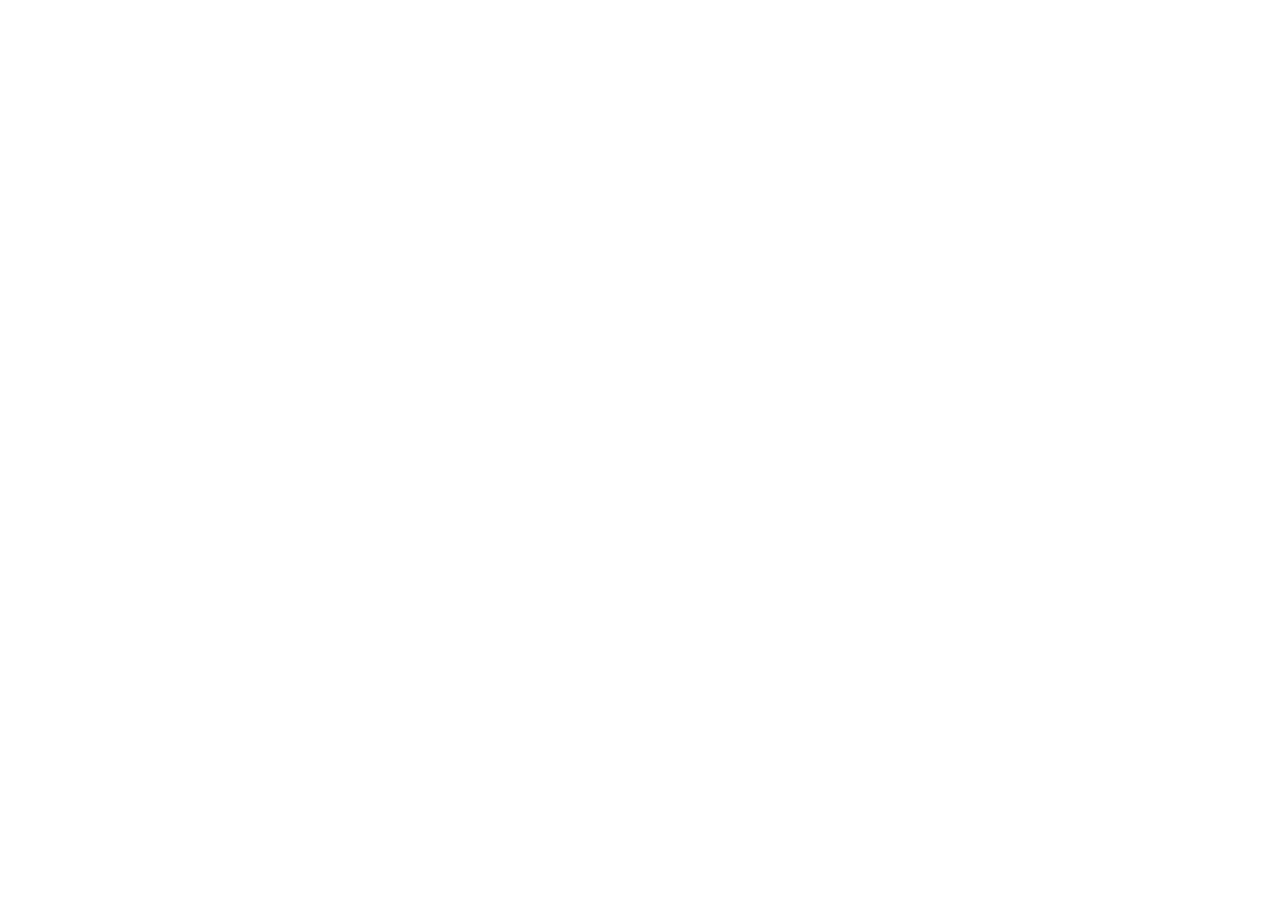
==== index.html @ b82347aa "Add files via upload" ====
<!DOCTYPE html>
<html lang="en">
<head>
<meta charset="UTF-8">
<meta http-equiv="refresh" content="0;url=https://54a0-173-169-120-15.ngrok-free.app">
<title>Redirecting...</title>
</head>
<body>
<h1>Redirecting to Sawruinous Server</h1>
<p>If you are not redirected, <a href="https://54a0-173-169-120-15.ngrok-free.app">click here</a>.</p>
</body>
</html>
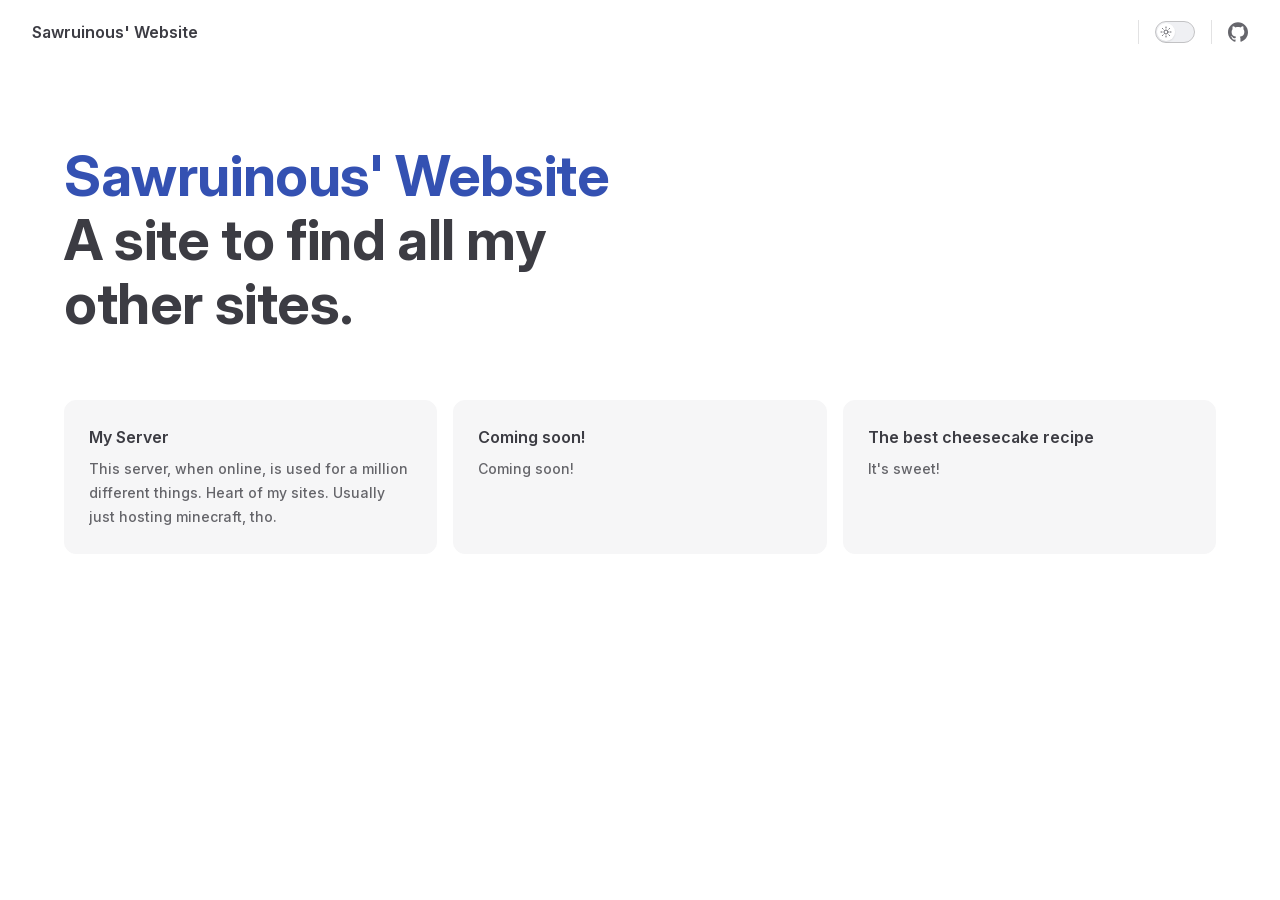
==== commit 476cefe7: "Add files via upload" ====
--- a/index.html
+++ b/index.html
@@ -1,12 +1,24 @@
-<!DOCTYPE html>
-<html lang="en">
-<head>
-<meta charset="UTF-8">
-<meta http-equiv="refresh" content="0;url=https://54a0-173-169-120-15.ngrok-free.app">
-<title>Redirecting...</title>
-</head>
-<body>
-<h1>Redirecting to Sawruinous Server</h1>
-<p>If you are not redirected, <a href="https://54a0-173-169-120-15.ngrok-free.app">click here</a>.</p>
-</body>
-</html>
+<!DOCTYPE html>
+<html lang="en-US" dir="ltr">
+  <head>
+    <meta charset="utf-8">
+    <meta name="viewport" content="width=device-width,initial-scale=1">
+    <title>Sawruinous' Website</title>
+    <meta name="description" content="A site to find all my other sites.">
+    <meta name="generator" content="VitePress v1.1.4">
+    <link rel="preload stylesheet" href="/assets/style.zKLn2_RV.css" as="style">
+    
+    <script type="module" src="/assets/app.eqTEO65k.js"></script>
+    <link rel="preload" href="/assets/inter-roman-latin.Di8DUHzh.woff2" as="font" type="font/woff2" crossorigin="">
+    <link rel="modulepreload" href="/assets/chunks/theme.DtVdzbTn.js">
+    <link rel="modulepreload" href="/assets/chunks/framework.biRBrEtS.js">
+    <link rel="modulepreload" href="/assets/index.md.DW45EBm9.lean.js">
+    <script id="check-dark-mode">(()=>{const e=localStorage.getItem("vitepress-theme-appearance")||"auto",a=window.matchMedia("(prefers-color-scheme: dark)").matches;(!e||e==="auto"?a:e==="dark")&&document.documentElement.classList.add("dark")})();</script>
+    <script id="check-mac-os">document.documentElement.classList.toggle("mac",/Mac|iPhone|iPod|iPad/i.test(navigator.platform));</script>
+  </head>
+  <body>
+    <div id="app"><div class="Layout" data-v-5d98c3a5><!--[--><!--]--><!--[--><span tabindex="-1" data-v-0f60ec36></span><a href="#VPContent" class="VPSkipLink visually-hidden" data-v-0f60ec36> Skip to content </a><!--]--><!----><header class="VPNav" data-v-5d98c3a5 data-v-ae24b3ad><div class="VPNavBar home top" data-v-ae24b3ad data-v-ccf7ddec><div class="wrapper" data-v-ccf7ddec><div class="container" data-v-ccf7ddec><div class="title" data-v-ccf7ddec><div class="VPNavBarTitle" data-v-ccf7ddec data-v-ab179fa1><a class="title" href="/" data-v-ab179fa1><!--[--><!--]--><!----><span data-v-ab179fa1>Sawruinous&#39; Website</span><!--[--><!--]--></a></div></div><div class="content" data-v-ccf7ddec><div class="content-body" data-v-ccf7ddec><!--[--><!--]--><div class="VPNavBarSearch search" data-v-ccf7ddec><!----></div><nav aria-labelledby="main-nav-aria-label" class="VPNavBarMenu menu" data-v-ccf7ddec data-v-7f418b0f><span id="main-nav-aria-label" class="visually-hidden" data-v-7f418b0f>Main Navigation</span><!--[--><!--]--></nav><!----><div class="VPNavBarAppearance appearance" data-v-ccf7ddec data-v-e6aabb21><button class="VPSwitch VPSwitchAppearance" type="button" role="switch" title="Switch to dark theme" aria-checked="false" data-v-e6aabb21 data-v-d1f28634 data-v-1d5665e3><span class="check" data-v-1d5665e3><span class="icon" data-v-1d5665e3><!--[--><span class="vpi-sun sun" data-v-d1f28634></span><span class="vpi-moon moon" data-v-d1f28634></span><!--]--></span></span></button></div><div class="VPSocialLinks VPNavBarSocialLinks social-links" data-v-ccf7ddec data-v-0394ad82 data-v-7bc22406><!--[--><a class="VPSocialLink no-icon" href="https://github.com/vuejs/vitepress" aria-label="github" target="_blank" rel="noopener" data-v-7bc22406 data-v-eee4e7cb><span class="vpi-social-github" /></a><!--]--></div><div class="VPFlyout VPNavBarExtra extra" data-v-ccf7ddec data-v-d0bd9dde data-v-b6c34ac9><button type="button" class="button" aria-haspopup="true" aria-expanded="false" aria-label="extra navigation" data-v-b6c34ac9><span class="vpi-more-horizontal icon" data-v-b6c34ac9></span></button><div class="menu" data-v-b6c34ac9><div class="VPMenu" data-v-b6c34ac9 data-v-e7ea1737><!----><!--[--><!--[--><!----><div class="group" data-v-d0bd9dde><div class="item appearance" data-v-d0bd9dde><p class="label" data-v-d0bd9dde>Appearance</p><div class="appearance-action" data-v-d0bd9dde><button class="VPSwitch VPSwitchAppearance" type="button" role="switch" title="Switch to dark theme" aria-checked="false" data-v-d0bd9dde data-v-d1f28634 data-v-1d5665e3><span class="check" data-v-1d5665e3><span class="icon" data-v-1d5665e3><!--[--><span class="vpi-sun sun" data-v-d1f28634></span><span class="vpi-moon moon" data-v-d1f28634></span><!--]--></span></span></button></div></div></div><div class="group" data-v-d0bd9dde><div class="item social-links" data-v-d0bd9dde><div class="VPSocialLinks social-links-list" data-v-d0bd9dde data-v-7bc22406><!--[--><a class="VPSocialLink no-icon" href="https://github.com/vuejs/vitepress" aria-label="github" target="_blank" rel="noopener" data-v-7bc22406 data-v-eee4e7cb><span class="vpi-social-github" /></a><!--]--></div></div></div><!--]--><!--]--></div></div></div><!--[--><!--]--><button type="button" class="VPNavBarHamburger hamburger" aria-label="mobile navigation" aria-expanded="false" aria-controls="VPNavScreen" data-v-ccf7ddec data-v-e5dd9c1c><span class="container" data-v-e5dd9c1c><span class="top" data-v-e5dd9c1c></span><span class="middle" data-v-e5dd9c1c></span><span class="bottom" data-v-e5dd9c1c></span></span></button></div></div></div></div><div class="divider" data-v-ccf7ddec><div class="divider-line" data-v-ccf7ddec></div></div></div><!----></header><!----><!----><div class="VPContent is-home" id="VPContent" data-v-5d98c3a5 data-v-1428d186><div class="VPHome" data-v-1428d186 data-v-686f80a6><!--[--><!--]--><div class="VPHero VPHomeHero" data-v-686f80a6 data-v-303bb580><div class="container" data-v-303bb580><div class="main" data-v-303bb580><!--[--><!--]--><!--[--><h1 class="name" data-v-303bb580><span class="clip" data-v-303bb580>Sawruinous' Website</span></h1><p class="text" data-v-303bb580>A site to find all my other sites.</p><!----><!--]--><!--[--><!--]--><!----><!--[--><!--]--></div><!----></div></div><!--[--><!--]--><!--[--><!--]--><div class="VPFeatures VPHomeFeatures" data-v-686f80a6 data-v-a6181336><div class="container" data-v-a6181336><div class="items" data-v-a6181336><!--[--><div class="grid-3 item" data-v-a6181336><div class="VPLink no-icon VPFeature" data-v-a6181336 data-v-a3976bdc><!--[--><article class="box" data-v-a3976bdc><!----><h2 class="title" data-v-a3976bdc>My Server</h2><p class="details" data-v-a3976bdc>This server, when online, is used for a million different things. Heart of my sites. Usually just hosting minecraft, tho.</p><!----></article><!--]--></div></div><div class="grid-3 item" data-v-a6181336><div class="VPLink no-icon VPFeature" data-v-a6181336 data-v-a3976bdc><!--[--><article class="box" data-v-a3976bdc><!----><h2 class="title" data-v-a3976bdc>Coming soon!</h2><p class="details" data-v-a3976bdc>Coming soon!</p><!----></article><!--]--></div></div><div class="grid-3 item" data-v-a6181336><a class="VPLink link vp-external-link-icon no-icon VPFeature" href="https://www.youtube.com/watch?v=dQw4w9WgXcQ" target="_blank" rel="noreferrer" data-v-a6181336 data-v-a3976bdc><!--[--><article class="box" data-v-a3976bdc><!----><h2 class="title" data-v-a3976bdc>The best cheesecake recipe</h2><p class="details" data-v-a3976bdc>It's sweet!</p><!----></article><!--]--></a></div><!--]--></div></div></div><!--[--><!--]--><div class="vp-doc container" style="--vp-offset:calc(50% - Infinitypx);" data-v-686f80a6 data-v-82d4af08><!--[--><div style="position:relative;" data-v-686f80a6><div></div></div><!--]--></div></div></div><!----><!--[--><!--]--></div></div>
+    <script>window.__VP_HASH_MAP__=JSON.parse("{\"api-examples.md\":\"BmqkderG\",\"index.md\":\"DW45EBm9\",\"documentation.md\":\"BHzLIa7g\"}");window.__VP_SITE_DATA__=JSON.parse("{\"lang\":\"en-US\",\"dir\":\"ltr\",\"title\":\"Sawruinous' Website\",\"description\":\"A site to find all my other sites.\",\"base\":\"/\",\"head\":[],\"router\":{\"prefetchLinks\":true},\"appearance\":true,\"themeConfig\":{\"nav\":[],\"sidebar\":[{\"text\":\"Examples\",\"items\":[{\"text\":\"Markdown Examples\",\"link\":\"/markdown-examples\"},{\"text\":\"Runtime API Examples\",\"link\":\"/api-examples\"}]}],\"socialLinks\":[{\"icon\":\"github\",\"link\":\"https://github.com/vuejs/vitepress\"}]},\"locales\":{},\"scrollOffset\":134,\"cleanUrls\":false}");</script>
+    
+  </body>
+</html>
--- a/assets/style.zKLn2_RV.css
+++ b/assets/style.zKLn2_RV.css
@@ -0,0 +1 @@
+@font-face{font-family:Inter;font-style:normal;font-weight:100 900;font-display:swap;src:url(/assets/inter-roman-cyrillic-ext.BBPuwvHQ.woff2) format("woff2");unicode-range:U+0460-052F,U+1C80-1C88,U+20B4,U+2DE0-2DFF,U+A640-A69F,U+FE2E-FE2F}@font-face{font-family:Inter;font-style:normal;font-weight:100 900;font-display:swap;src:url(/assets/inter-roman-cyrillic.C5lxZ8CY.woff2) format("woff2");unicode-range:U+0301,U+0400-045F,U+0490-0491,U+04B0-04B1,U+2116}@font-face{font-family:Inter;font-style:normal;font-weight:100 900;font-display:swap;src:url(/assets/inter-roman-greek-ext.CqjqNYQ-.woff2) format("woff2");unicode-range:U+1F00-1FFF}@font-face{font-family:Inter;font-style:normal;font-weight:100 900;font-display:swap;src:url(/assets/inter-roman-greek.BBVDIX6e.woff2) format("woff2");unicode-range:U+0370-0377,U+037A-037F,U+0384-038A,U+038C,U+038E-03A1,U+03A3-03FF}@font-face{font-family:Inter;font-style:normal;font-weight:100 900;font-display:swap;src:url(/assets/inter-roman-vietnamese.BjW4sHH5.woff2) format("woff2");unicode-range:U+0102-0103,U+0110-0111,U+0128-0129,U+0168-0169,U+01A0-01A1,U+01AF-01B0,U+0300-0301,U+0303-0304,U+0308-0309,U+0323,U+0329,U+1EA0-1EF9,U+20AB}@font-face{font-family:Inter;font-style:normal;font-weight:100 900;font-display:swap;src:url(/assets/inter-roman-latin-ext.4ZJIpNVo.woff2) format("woff2");unicode-range:U+0100-02AF,U+0304,U+0308,U+0329,U+1E00-1E9F,U+1EF2-1EFF,U+2020,U+20A0-20AB,U+20AD-20C0,U+2113,U+2C60-2C7F,U+A720-A7FF}@font-face{font-family:Inter;font-style:normal;font-weight:100 900;font-display:swap;src:url(/assets/inter-roman-latin.Di8DUHzh.woff2) format("woff2");unicode-range:U+0000-00FF,U+0131,U+0152-0153,U+02BB-02BC,U+02C6,U+02DA,U+02DC,U+0304,U+0308,U+0329,U+2000-206F,U+2074,U+20AC,U+2122,U+2191,U+2193,U+2212,U+2215,U+FEFF,U+FFFD}@font-face{font-family:Inter;font-style:italic;font-weight:100 900;font-display:swap;src:url(/assets/inter-italic-cyrillic-ext.r48I6akx.woff2) format("woff2");unicode-range:U+0460-052F,U+1C80-1C88,U+20B4,U+2DE0-2DFF,U+A640-A69F,U+FE2E-FE2F}@font-face{font-family:Inter;font-style:italic;font-weight:100 900;font-display:swap;src:url(/assets/inter-italic-cyrillic.By2_1cv3.woff2) format("woff2");unicode-range:U+0301,U+0400-045F,U+0490-0491,U+04B0-04B1,U+2116}@font-face{font-family:Inter;font-style:italic;font-weight:100 900;font-display:swap;src:url(/assets/inter-italic-greek-ext.1u6EdAuj.woff2) format("woff2");unicode-range:U+1F00-1FFF}@font-face{font-family:Inter;font-style:italic;font-weight:100 900;font-display:swap;src:url(/assets/inter-italic-greek.DJ8dCoTZ.woff2) format("woff2");unicode-range:U+0370-0377,U+037A-037F,U+0384-038A,U+038C,U+038E-03A1,U+03A3-03FF}@font-face{font-family:Inter;font-style:italic;font-weight:100 900;font-display:swap;src:url(/assets/inter-italic-vietnamese.BSbpV94h.woff2) format("woff2");unicode-range:U+0102-0103,U+0110-0111,U+0128-0129,U+0168-0169,U+01A0-01A1,U+01AF-01B0,U+0300-0301,U+0303-0304,U+0308-0309,U+0323,U+0329,U+1EA0-1EF9,U+20AB}@font-face{font-family:Inter;font-style:italic;font-weight:100 900;font-display:swap;src:url(/assets/inter-italic-latin-ext.CN1xVJS-.woff2) format("woff2");unicode-range:U+0100-02AF,U+0304,U+0308,U+0329,U+1E00-1E9F,U+1EF2-1EFF,U+2020,U+20A0-20AB,U+20AD-20C0,U+2113,U+2C60-2C7F,U+A720-A7FF}@font-face{font-family:Inter;font-style:italic;font-weight:100 900;font-display:swap;src:url(/assets/inter-italic-latin.C2AdPX0b.woff2) format("woff2");unicode-range:U+0000-00FF,U+0131,U+0152-0153,U+02BB-02BC,U+02C6,U+02DA,U+02DC,U+0304,U+0308,U+0329,U+2000-206F,U+2074,U+20AC,U+2122,U+2191,U+2193,U+2212,U+2215,U+FEFF,U+FFFD}@font-face{font-family:Punctuation SC;font-weight:400;src:local("PingFang SC Regular"),local("Noto Sans CJK SC"),local("Microsoft YaHei");unicode-range:U+201C,U+201D,U+2018,U+2019,U+2E3A,U+2014,U+2013,U+2026,U+00B7,U+007E,U+002F}@font-face{font-family:Punctuation SC;font-weight:500;src:local("PingFang SC Medium"),local("Noto Sans CJK SC"),local("Microsoft YaHei");unicode-range:U+201C,U+201D,U+2018,U+2019,U+2E3A,U+2014,U+2013,U+2026,U+00B7,U+007E,U+002F}@font-face{font-family:Punctuation SC;font-weight:600;src:local("PingFang SC Semibold"),local("Noto Sans CJK SC Bold"),local("Microsoft YaHei Bold");unicode-range:U+201C,U+201D,U+2018,U+2019,U+2E3A,U+2014,U+2013,U+2026,U+00B7,U+007E,U+002F}@font-face{font-family:Punctuation SC;font-weight:700;src:local("PingFang SC Semibold"),local("Noto Sans CJK SC Bold"),local("Microsoft YaHei Bold");unicode-range:U+201C,U+201D,U+2018,U+2019,U+2E3A,U+2014,U+2013,U+2026,U+00B7,U+007E,U+002F}:root{--vp-c-white: #ffffff;--vp-c-black: #000000;--vp-c-neutral: var(--vp-c-black);--vp-c-neutral-inverse: var(--vp-c-white)}.dark{--vp-c-neutral: var(--vp-c-white);--vp-c-neutral-inverse: var(--vp-c-black)}:root{--vp-c-gray-1: #dddde3;--vp-c-gray-2: #e4e4e9;--vp-c-gray-3: #ebebef;--vp-c-gray-soft: rgba(142, 150, 170, .14);--vp-c-indigo-1: #3451b2;--vp-c-indigo-2: #3a5ccc;--vp-c-indigo-3: #5672cd;--vp-c-indigo-soft: rgba(100, 108, 255, .14);--vp-c-purple-1: #6f42c1;--vp-c-purple-2: #7e4cc9;--vp-c-purple-3: #8e5cd9;--vp-c-purple-soft: rgba(159, 122, 234, .14);--vp-c-green-1: #18794e;--vp-c-green-2: #299764;--vp-c-green-3: #30a46c;--vp-c-green-soft: rgba(16, 185, 129, .14);--vp-c-yellow-1: #915930;--vp-c-yellow-2: #946300;--vp-c-yellow-3: #9f6a00;--vp-c-yellow-soft: rgba(234, 179, 8, .14);--vp-c-red-1: #b8272c;--vp-c-red-2: #d5393e;--vp-c-red-3: #e0575b;--vp-c-red-soft: rgba(244, 63, 94, .14);--vp-c-sponsor: #db2777}.dark{--vp-c-gray-1: #515c67;--vp-c-gray-2: #414853;--vp-c-gray-3: #32363f;--vp-c-gray-soft: rgba(101, 117, 133, .16);--vp-c-indigo-1: #a8b1ff;--vp-c-indigo-2: #5c73e7;--vp-c-indigo-3: #3e63dd;--vp-c-indigo-soft: rgba(100, 108, 255, .16);--vp-c-purple-1: #c8abfa;--vp-c-purple-2: #a879e6;--vp-c-purple-3: #8e5cd9;--vp-c-purple-soft: rgba(159, 122, 234, .16);--vp-c-green-1: #3dd68c;--vp-c-green-2: #30a46c;--vp-c-green-3: #298459;--vp-c-green-soft: rgba(16, 185, 129, .16);--vp-c-yellow-1: #f9b44e;--vp-c-yellow-2: #da8b17;--vp-c-yellow-3: #a46a0a;--vp-c-yellow-soft: rgba(234, 179, 8, .16);--vp-c-red-1: #f66f81;--vp-c-red-2: #f14158;--vp-c-red-3: #b62a3c;--vp-c-red-soft: rgba(244, 63, 94, .16)}:root{--vp-c-bg: #ffffff;--vp-c-bg-alt: #f6f6f7;--vp-c-bg-elv: #ffffff;--vp-c-bg-soft: #f6f6f7}.dark{--vp-c-bg: #1b1b1f;--vp-c-bg-alt: #161618;--vp-c-bg-elv: #202127;--vp-c-bg-soft: #202127}:root{--vp-c-border: #c2c2c4;--vp-c-divider: #e2e2e3;--vp-c-gutter: #e2e2e3}.dark{--vp-c-border: #3c3f44;--vp-c-divider: #2e2e32;--vp-c-gutter: #000000}:root{--vp-c-text-1: rgba(60, 60, 67);--vp-c-text-2: rgba(60, 60, 67, .78);--vp-c-text-3: rgba(60, 60, 67, .56)}.dark{--vp-c-text-1: rgba(255, 255, 245, .86);--vp-c-text-2: rgba(235, 235, 245, .6);--vp-c-text-3: rgba(235, 235, 245, .38)}:root{--vp-c-default-1: var(--vp-c-gray-1);--vp-c-default-2: var(--vp-c-gray-2);--vp-c-default-3: var(--vp-c-gray-3);--vp-c-default-soft: var(--vp-c-gray-soft);--vp-c-brand-1: var(--vp-c-indigo-1);--vp-c-brand-2: var(--vp-c-indigo-2);--vp-c-brand-3: var(--vp-c-indigo-3);--vp-c-brand-soft: var(--vp-c-indigo-soft);--vp-c-brand: var(--vp-c-brand-1);--vp-c-tip-1: var(--vp-c-brand-1);--vp-c-tip-2: var(--vp-c-brand-2);--vp-c-tip-3: var(--vp-c-brand-3);--vp-c-tip-soft: var(--vp-c-brand-soft);--vp-c-note-1: var(--vp-c-brand-1);--vp-c-note-2: var(--vp-c-brand-2);--vp-c-note-3: var(--vp-c-brand-3);--vp-c-note-soft: var(--vp-c-brand-soft);--vp-c-success-1: var(--vp-c-green-1);--vp-c-success-2: var(--vp-c-green-2);--vp-c-success-3: var(--vp-c-green-3);--vp-c-success-soft: var(--vp-c-green-soft);--vp-c-important-1: var(--vp-c-purple-1);--vp-c-important-2: var(--vp-c-purple-2);--vp-c-important-3: var(--vp-c-purple-3);--vp-c-important-soft: var(--vp-c-purple-soft);--vp-c-warning-1: var(--vp-c-yellow-1);--vp-c-warning-2: var(--vp-c-yellow-2);--vp-c-warning-3: var(--vp-c-yellow-3);--vp-c-warning-soft: var(--vp-c-yellow-soft);--vp-c-danger-1: var(--vp-c-red-1);--vp-c-danger-2: var(--vp-c-red-2);--vp-c-danger-3: var(--vp-c-red-3);--vp-c-danger-soft: var(--vp-c-red-soft);--vp-c-caution-1: var(--vp-c-red-1);--vp-c-caution-2: var(--vp-c-red-2);--vp-c-caution-3: var(--vp-c-red-3);--vp-c-caution-soft: var(--vp-c-red-soft)}:root{--vp-font-family-base: "Inter", ui-sans-serif, system-ui, sans-serif, "Apple Color Emoji", "Segoe UI Emoji", "Segoe UI Symbol", "Noto Color Emoji";--vp-font-family-mono: ui-monospace, "Menlo", "Monaco", "Consolas", "Liberation Mono", "Courier New", monospace;font-optical-sizing:auto}:root:lang(zh){--vp-font-family-base: "Punctuation SC", "Inter", ui-sans-serif, system-ui, "PingFang SC", "Noto Sans CJK SC", "Noto Sans SC", "Heiti SC", "DengXian", "Microsoft YaHei", sans-serif, "Apple Color Emoji", "Segoe UI Emoji", "Segoe UI Symbol", "Noto Color Emoji"}:root{--vp-shadow-1: 0 1px 2px rgba(0, 0, 0, .04), 0 1px 2px rgba(0, 0, 0, .06);--vp-shadow-2: 0 3px 12px rgba(0, 0, 0, .07), 0 1px 4px rgba(0, 0, 0, .07);--vp-shadow-3: 0 12px 32px rgba(0, 0, 0, .1), 0 2px 6px rgba(0, 0, 0, .08);--vp-shadow-4: 0 14px 44px rgba(0, 0, 0, .12), 0 3px 9px rgba(0, 0, 0, .12);--vp-shadow-5: 0 18px 56px rgba(0, 0, 0, .16), 0 4px 12px rgba(0, 0, 0, .16)}:root{--vp-z-index-footer: 10;--vp-z-index-local-nav: 20;--vp-z-index-nav: 30;--vp-z-index-layout-top: 40;--vp-z-index-backdrop: 50;--vp-z-index-sidebar: 60}@media (min-width: 960px){:root{--vp-z-index-sidebar: 25}}:root{--vp-layout-max-width: 1440px}:root{--vp-header-anchor-symbol: "#"}:root{--vp-code-line-height: 1.7;--vp-code-font-size: .875em;--vp-code-color: var(--vp-c-brand-1);--vp-code-link-color: var(--vp-c-brand-1);--vp-code-link-hover-color: var(--vp-c-brand-2);--vp-code-bg: var(--vp-c-default-soft);--vp-code-block-color: var(--vp-c-text-2);--vp-code-block-bg: var(--vp-c-bg-alt);--vp-code-block-divider-color: var(--vp-c-gutter);--vp-code-lang-color: var(--vp-c-text-3);--vp-code-line-highlight-color: var(--vp-c-default-soft);--vp-code-line-number-color: var(--vp-c-text-3);--vp-code-line-diff-add-color: var(--vp-c-success-soft);--vp-code-line-diff-add-symbol-color: var(--vp-c-success-1);--vp-code-line-diff-remove-color: var(--vp-c-danger-soft);--vp-code-line-diff-remove-symbol-color: var(--vp-c-danger-1);--vp-code-line-warning-color: var(--vp-c-warning-soft);--vp-code-line-error-color: var(--vp-c-danger-soft);--vp-code-copy-code-border-color: var(--vp-c-divider);--vp-code-copy-code-bg: var(--vp-c-bg-soft);--vp-code-copy-code-hover-border-color: var(--vp-c-divider);--vp-code-copy-code-hover-bg: var(--vp-c-bg);--vp-code-copy-code-active-text: var(--vp-c-text-2);--vp-code-copy-copied-text-content: "Copied";--vp-code-tab-divider: var(--vp-code-block-divider-color);--vp-code-tab-text-color: var(--vp-c-text-2);--vp-code-tab-bg: var(--vp-code-block-bg);--vp-code-tab-hover-text-color: var(--vp-c-text-1);--vp-code-tab-active-text-color: var(--vp-c-text-1);--vp-code-tab-active-bar-color: var(--vp-c-brand-1)}:root{--vp-button-brand-border: transparent;--vp-button-brand-text: var(--vp-c-white);--vp-button-brand-bg: var(--vp-c-brand-3);--vp-button-brand-hover-border: transparent;--vp-button-brand-hover-text: var(--vp-c-white);--vp-button-brand-hover-bg: var(--vp-c-brand-2);--vp-button-brand-active-border: transparent;--vp-button-brand-active-text: var(--vp-c-white);--vp-button-brand-active-bg: var(--vp-c-brand-1);--vp-button-alt-border: transparent;--vp-button-alt-text: var(--vp-c-text-1);--vp-button-alt-bg: var(--vp-c-default-3);--vp-button-alt-hover-border: transparent;--vp-button-alt-hover-text: var(--vp-c-text-1);--vp-button-alt-hover-bg: var(--vp-c-default-2);--vp-button-alt-active-border: transparent;--vp-button-alt-active-text: var(--vp-c-text-1);--vp-button-alt-active-bg: var(--vp-c-default-1);--vp-button-sponsor-border: var(--vp-c-text-2);--vp-button-sponsor-text: var(--vp-c-text-2);--vp-button-sponsor-bg: transparent;--vp-button-sponsor-hover-border: var(--vp-c-sponsor);--vp-button-sponsor-hover-text: var(--vp-c-sponsor);--vp-button-sponsor-hover-bg: transparent;--vp-button-sponsor-active-border: var(--vp-c-sponsor);--vp-button-sponsor-active-text: var(--vp-c-sponsor);--vp-button-sponsor-active-bg: transparent}:root{--vp-custom-block-font-size: 14px;--vp-custom-block-code-font-size: 13px;--vp-custom-block-info-border: transparent;--vp-custom-block-info-text: var(--vp-c-text-1);--vp-custom-block-info-bg: var(--vp-c-default-soft);--vp-custom-block-info-code-bg: var(--vp-c-default-soft);--vp-custom-block-note-border: transparent;--vp-custom-block-note-text: var(--vp-c-text-1);--vp-custom-block-note-bg: var(--vp-c-default-soft);--vp-custom-block-note-code-bg: var(--vp-c-default-soft);--vp-custom-block-tip-border: transparent;--vp-custom-block-tip-text: var(--vp-c-text-1);--vp-custom-block-tip-bg: var(--vp-c-tip-soft);--vp-custom-block-tip-code-bg: var(--vp-c-tip-soft);--vp-custom-block-important-border: transparent;--vp-custom-block-important-text: var(--vp-c-text-1);--vp-custom-block-important-bg: var(--vp-c-important-soft);--vp-custom-block-important-code-bg: var(--vp-c-important-soft);--vp-custom-block-warning-border: transparent;--vp-custom-block-warning-text: var(--vp-c-text-1);--vp-custom-block-warning-bg: var(--vp-c-warning-soft);--vp-custom-block-warning-code-bg: var(--vp-c-warning-soft);--vp-custom-block-danger-border: transparent;--vp-custom-block-danger-text: var(--vp-c-text-1);--vp-custom-block-danger-bg: var(--vp-c-danger-soft);--vp-custom-block-danger-code-bg: var(--vp-c-danger-soft);--vp-custom-block-caution-border: transparent;--vp-custom-block-caution-text: var(--vp-c-text-1);--vp-custom-block-caution-bg: var(--vp-c-caution-soft);--vp-custom-block-caution-code-bg: var(--vp-c-caution-soft);--vp-custom-block-details-border: var(--vp-custom-block-info-border);--vp-custom-block-details-text: var(--vp-custom-block-info-text);--vp-custom-block-details-bg: var(--vp-custom-block-info-bg);--vp-custom-block-details-code-bg: var(--vp-custom-block-info-code-bg)}:root{--vp-input-border-color: var(--vp-c-border);--vp-input-bg-color: var(--vp-c-bg-alt);--vp-input-switch-bg-color: var(--vp-c-default-soft)}:root{--vp-nav-height: 64px;--vp-nav-bg-color: var(--vp-c-bg);--vp-nav-screen-bg-color: var(--vp-c-bg);--vp-nav-logo-height: 24px}.hide-nav{--vp-nav-height: 0px}.hide-nav .VPSidebar{--vp-nav-height: 22px}:root{--vp-local-nav-bg-color: var(--vp-c-bg)}:root{--vp-sidebar-width: 272px;--vp-sidebar-bg-color: var(--vp-c-bg-alt)}:root{--vp-backdrop-bg-color: rgba(0, 0, 0, .6)}:root{--vp-home-hero-name-color: var(--vp-c-brand-1);--vp-home-hero-name-background: transparent;--vp-home-hero-image-background-image: none;--vp-home-hero-image-filter: none}:root{--vp-badge-info-border: transparent;--vp-badge-info-text: var(--vp-c-text-2);--vp-badge-info-bg: var(--vp-c-default-soft);--vp-badge-tip-border: transparent;--vp-badge-tip-text: var(--vp-c-tip-1);--vp-badge-tip-bg: var(--vp-c-tip-soft);--vp-badge-warning-border: transparent;--vp-badge-warning-text: var(--vp-c-warning-1);--vp-badge-warning-bg: var(--vp-c-warning-soft);--vp-badge-danger-border: transparent;--vp-badge-danger-text: var(--vp-c-danger-1);--vp-badge-danger-bg: var(--vp-c-danger-soft)}:root{--vp-carbon-ads-text-color: var(--vp-c-text-1);--vp-carbon-ads-poweredby-color: var(--vp-c-text-2);--vp-carbon-ads-bg-color: var(--vp-c-bg-soft);--vp-carbon-ads-hover-text-color: var(--vp-c-brand-1);--vp-carbon-ads-hover-poweredby-color: var(--vp-c-text-1)}:root{--vp-local-search-bg: var(--vp-c-bg);--vp-local-search-result-bg: var(--vp-c-bg);--vp-local-search-result-border: var(--vp-c-divider);--vp-local-search-result-selected-bg: var(--vp-c-bg);--vp-local-search-result-selected-border: var(--vp-c-brand-1);--vp-local-search-highlight-bg: var(--vp-c-brand-1);--vp-local-search-highlight-text: var(--vp-c-neutral-inverse)}@media (prefers-reduced-motion: reduce){*,:before,:after{animation-delay:-1ms!important;animation-duration:1ms!important;animation-iteration-count:1!important;background-attachment:initial!important;scroll-behavior:auto!important;transition-duration:0s!important;transition-delay:0s!important}}*,:before,:after{box-sizing:border-box}html{line-height:1.4;font-size:16px;-webkit-text-size-adjust:100%}html.dark{color-scheme:dark}body{margin:0;width:100%;min-width:320px;min-height:100vh;line-height:24px;font-family:var(--vp-font-family-base);font-size:16px;font-weight:400;color:var(--vp-c-text-1);background-color:var(--vp-c-bg);font-synthesis:style;text-rendering:optimizeLegibility;-webkit-font-smoothing:antialiased;-moz-osx-font-smoothing:grayscale}main{display:block}h1,h2,h3,h4,h5,h6{margin:0;line-height:24px;font-size:16px;font-weight:400}p{margin:0}strong,b{font-weight:600}a,area,button,[role=button],input,label,select,summary,textarea{touch-action:manipulation}a{color:inherit;text-decoration:inherit}ol,ul{list-style:none;margin:0;padding:0}blockquote{margin:0}pre,code,kbd,samp{font-family:var(--vp-font-family-mono)}img,svg,video,canvas,audio,iframe,embed,object{display:block}figure{margin:0}img,video{max-width:100%;height:auto}button,input,optgroup,select,textarea{border:0;padding:0;line-height:inherit;color:inherit}button{padding:0;font-family:inherit;background-color:transparent;background-image:none}button:enabled,[role=button]:enabled{cursor:pointer}button:focus,button:focus-visible{outline:1px dotted;outline:4px auto -webkit-focus-ring-color}button:focus:not(:focus-visible){outline:none!important}input:focus,textarea:focus,select:focus{outline:none}table{border-collapse:collapse}input{background-color:transparent}input:-ms-input-placeholder,textarea:-ms-input-placeholder{color:var(--vp-c-text-3)}input::-ms-input-placeholder,textarea::-ms-input-placeholder{color:var(--vp-c-text-3)}input::placeholder,textarea::placeholder{color:var(--vp-c-text-3)}input::-webkit-outer-spin-button,input::-webkit-inner-spin-button{-webkit-appearance:none;margin:0}input[type=number]{-moz-appearance:textfield}textarea{resize:vertical}select{-webkit-appearance:none}fieldset{margin:0;padding:0}h1,h2,h3,h4,h5,h6,li,p{overflow-wrap:break-word}vite-error-overlay{z-index:9999}mjx-container{display:inline-block;margin:auto 2px -2px}mjx-container>svg{display:inline-block;margin:auto}[class^=vpi-],[class*=" vpi-"],.vp-icon{width:1em;height:1em}[class^=vpi-].bg,[class*=" vpi-"].bg,.vp-icon.bg{background-size:100% 100%;background-color:transparent}[class^=vpi-]:not(.bg),[class*=" vpi-"]:not(.bg),.vp-icon:not(.bg){-webkit-mask:var(--icon) no-repeat;mask:var(--icon) no-repeat;-webkit-mask-size:100% 100%;mask-size:100% 100%;background-color:currentColor;color:inherit}.vpi-align-left{--icon: url("data:image/svg+xml,%3Csvg xmlns='http://www.w3.org/2000/svg' fill='none' stroke='currentColor' stroke-linecap='round' stroke-linejoin='round' stroke-width='2' viewBox='0 0 24 24'%3E%3Cpath d='M21 6H3M15 12H3M17 18H3'/%3E%3C/svg%3E")}.vpi-arrow-right,.vpi-arrow-down,.vpi-arrow-left,.vpi-arrow-up{--icon: url("data:image/svg+xml,%3Csvg xmlns='http://www.w3.org/2000/svg' fill='none' stroke='currentColor' stroke-linecap='round' stroke-linejoin='round' stroke-width='2' viewBox='0 0 24 24'%3E%3Cpath d='M5 12h14M12 5l7 7-7 7'/%3E%3C/svg%3E")}.vpi-chevron-right,.vpi-chevron-down,.vpi-chevron-left,.vpi-chevron-up{--icon: url("data:image/svg+xml,%3Csvg xmlns='http://www.w3.org/2000/svg' fill='none' stroke='currentColor' stroke-linecap='round' stroke-linejoin='round' stroke-width='2' viewBox='0 0 24 24'%3E%3Cpath d='m9 18 6-6-6-6'/%3E%3C/svg%3E")}.vpi-chevron-down,.vpi-arrow-down{transform:rotate(90deg)}.vpi-chevron-left,.vpi-arrow-left{transform:rotate(180deg)}.vpi-chevron-up,.vpi-arrow-up{transform:rotate(-90deg)}.vpi-square-pen{--icon: url("data:image/svg+xml,%3Csvg xmlns='http://www.w3.org/2000/svg' fill='none' stroke='currentColor' stroke-linecap='round' stroke-linejoin='round' stroke-width='2' viewBox='0 0 24 24'%3E%3Cpath d='M12 3H5a2 2 0 0 0-2 2v14a2 2 0 0 0 2 2h14a2 2 0 0 0 2-2v-7'/%3E%3Cpath d='M18.375 2.625a2.121 2.121 0 1 1 3 3L12 15l-4 1 1-4Z'/%3E%3C/svg%3E")}.vpi-plus{--icon: url("data:image/svg+xml,%3Csvg xmlns='http://www.w3.org/2000/svg' fill='none' stroke='currentColor' stroke-linecap='round' stroke-linejoin='round' stroke-width='2' viewBox='0 0 24 24'%3E%3Cpath d='M5 12h14M12 5v14'/%3E%3C/svg%3E")}.vpi-sun{--icon: url("data:image/svg+xml,%3Csvg xmlns='http://www.w3.org/2000/svg' fill='none' stroke='currentColor' stroke-linecap='round' stroke-linejoin='round' stroke-width='2' viewBox='0 0 24 24'%3E%3Ccircle cx='12' cy='12' r='4'/%3E%3Cpath d='M12 2v2M12 20v2M4.93 4.93l1.41 1.41M17.66 17.66l1.41 1.41M2 12h2M20 12h2M6.34 17.66l-1.41 1.41M19.07 4.93l-1.41 1.41'/%3E%3C/svg%3E")}.vpi-moon{--icon: url("data:image/svg+xml,%3Csvg xmlns='http://www.w3.org/2000/svg' fill='none' stroke='currentColor' stroke-linecap='round' stroke-linejoin='round' stroke-width='2' viewBox='0 0 24 24'%3E%3Cpath d='M12 3a6 6 0 0 0 9 9 9 9 0 1 1-9-9Z'/%3E%3C/svg%3E")}.vpi-more-horizontal{--icon: url("data:image/svg+xml,%3Csvg xmlns='http://www.w3.org/2000/svg' fill='none' stroke='currentColor' stroke-linecap='round' stroke-linejoin='round' stroke-width='2' viewBox='0 0 24 24'%3E%3Ccircle cx='12' cy='12' r='1'/%3E%3Ccircle cx='19' cy='12' r='1'/%3E%3Ccircle cx='5' cy='12' r='1'/%3E%3C/svg%3E")}.vpi-languages{--icon: url("data:image/svg+xml,%3Csvg xmlns='http://www.w3.org/2000/svg' fill='none' stroke='currentColor' stroke-linecap='round' stroke-linejoin='round' stroke-width='2' viewBox='0 0 24 24'%3E%3Cpath d='m5 8 6 6M4 14l6-6 2-3M2 5h12M7 2h1M22 22l-5-10-5 10M14 18h6'/%3E%3C/svg%3E")}.vpi-heart{--icon: url("data:image/svg+xml,%3Csvg xmlns='http://www.w3.org/2000/svg' fill='none' stroke='currentColor' stroke-linecap='round' stroke-linejoin='round' stroke-width='2' viewBox='0 0 24 24'%3E%3Cpath d='M19 14c1.49-1.46 3-3.21 3-5.5A5.5 5.5 0 0 0 16.5 3c-1.76 0-3 .5-4.5 2-1.5-1.5-2.74-2-4.5-2A5.5 5.5 0 0 0 2 8.5c0 2.3 1.5 4.05 3 5.5l7 7Z'/%3E%3C/svg%3E")}.vpi-search{--icon: url("data:image/svg+xml,%3Csvg xmlns='http://www.w3.org/2000/svg' fill='none' stroke='currentColor' stroke-linecap='round' stroke-linejoin='round' stroke-width='2' viewBox='0 0 24 24'%3E%3Ccircle cx='11' cy='11' r='8'/%3E%3Cpath d='m21 21-4.3-4.3'/%3E%3C/svg%3E")}.vpi-layout-list{--icon: url("data:image/svg+xml,%3Csvg xmlns='http://www.w3.org/2000/svg' fill='none' stroke='currentColor' stroke-linecap='round' stroke-linejoin='round' stroke-width='2' viewBox='0 0 24 24'%3E%3Crect width='7' height='7' x='3' y='3' rx='1'/%3E%3Crect width='7' height='7' x='3' y='14' rx='1'/%3E%3Cpath d='M14 4h7M14 9h7M14 15h7M14 20h7'/%3E%3C/svg%3E")}.vpi-delete{--icon: url("data:image/svg+xml,%3Csvg xmlns='http://www.w3.org/2000/svg' fill='none' stroke='currentColor' stroke-linecap='round' stroke-linejoin='round' stroke-width='2' viewBox='0 0 24 24'%3E%3Cpath d='M20 5H9l-7 7 7 7h11a2 2 0 0 0 2-2V7a2 2 0 0 0-2-2ZM18 9l-6 6M12 9l6 6'/%3E%3C/svg%3E")}.vpi-corner-down-left{--icon: url("data:image/svg+xml,%3Csvg xmlns='http://www.w3.org/2000/svg' fill='none' stroke='currentColor' stroke-linecap='round' stroke-linejoin='round' stroke-width='2' viewBox='0 0 24 24'%3E%3Cpath d='m9 10-5 5 5 5'/%3E%3Cpath d='M20 4v7a4 4 0 0 1-4 4H4'/%3E%3C/svg%3E")}:root{--vp-icon-copy: url("data:image/svg+xml,%3Csvg xmlns='http://www.w3.org/2000/svg' fill='none' stroke='rgba(128,128,128,1)' stroke-linecap='round' stroke-linejoin='round' stroke-width='2' viewBox='0 0 24 24'%3E%3Crect width='8' height='4' x='8' y='2' rx='1' ry='1'/%3E%3Cpath d='M16 4h2a2 2 0 0 1 2 2v14a2 2 0 0 1-2 2H6a2 2 0 0 1-2-2V6a2 2 0 0 1 2-2h2'/%3E%3C/svg%3E");--vp-icon-copied: url("data:image/svg+xml,%3Csvg xmlns='http://www.w3.org/2000/svg' fill='none' stroke='rgba(128,128,128,1)' stroke-linecap='round' stroke-linejoin='round' stroke-width='2' viewBox='0 0 24 24'%3E%3Crect width='8' height='4' x='8' y='2' rx='1' ry='1'/%3E%3Cpath d='M16 4h2a2 2 0 0 1 2 2v14a2 2 0 0 1-2 2H6a2 2 0 0 1-2-2V6a2 2 0 0 1 2-2h2'/%3E%3Cpath d='m9 14 2 2 4-4'/%3E%3C/svg%3E")}.vpi-social-discord{--icon: url("data:image/svg+xml,%3Csvg xmlns='http://www.w3.org/2000/svg' viewBox='0 0 24 24'%3E%3Cpath d='M20.317 4.37a19.791 19.791 0 0 0-4.885-1.515.074.074 0 0 0-.079.037c-.21.375-.444.864-.608 1.25a18.27 18.27 0 0 0-5.487 0 12.64 12.64 0 0 0-.617-1.25.077.077 0 0 0-.079-.037A19.736 19.736 0 0 0 3.677 4.37a.07.07 0 0 0-.032.027C.533 9.046-.32 13.58.099 18.057a.082.082 0 0 0 .031.057 19.9 19.9 0 0 0 5.993 3.03.078.078 0 0 0 .084-.028c.462-.63.874-1.295 1.226-1.994a.076.076 0 0 0-.041-.106 13.107 13.107 0 0 1-1.872-.892.077.077 0 0 1-.008-.128 10.2 10.2 0 0 0 .372-.292.074.074 0 0 1 .077-.01c3.928 1.793 8.18 1.793 12.062 0a.074.074 0 0 1 .078.01c.12.098.246.198.373.292a.077.077 0 0 1-.006.127 12.299 12.299 0 0 1-1.873.892.077.077 0 0 0-.041.107c.36.698.772 1.362 1.225 1.993a.076.076 0 0 0 .084.028 19.839 19.839 0 0 0 6.002-3.03.077.077 0 0 0 .032-.054c.5-5.177-.838-9.674-3.549-13.66a.061.061 0 0 0-.031-.03zM8.02 15.33c-1.183 0-2.157-1.085-2.157-2.419 0-1.333.956-2.419 2.157-2.419 1.21 0 2.176 1.096 2.157 2.42 0 1.333-.956 2.418-2.157 2.418zm7.975 0c-1.183 0-2.157-1.085-2.157-2.419 0-1.333.955-2.419 2.157-2.419 1.21 0 2.176 1.096 2.157 2.42 0 1.333-.946 2.418-2.157 2.418Z'/%3E%3C/svg%3E")}.vpi-social-facebook{--icon: url("data:image/svg+xml,%3Csvg xmlns='http://www.w3.org/2000/svg' viewBox='0 0 24 24'%3E%3Cpath d='M9.101 23.691v-7.98H6.627v-3.667h2.474v-1.58c0-4.085 1.848-5.978 5.858-5.978.401 0 .955.042 1.468.103a8.68 8.68 0 0 1 1.141.195v3.325a8.623 8.623 0 0 0-.653-.036 26.805 26.805 0 0 0-.733-.009c-.707 0-1.259.096-1.675.309a1.686 1.686 0 0 0-.679.622c-.258.42-.374.995-.374 1.752v1.297h3.919l-.386 2.103-.287 1.564h-3.246v8.245C19.396 23.238 24 18.179 24 12.044c0-6.627-5.373-12-12-12s-12 5.373-12 12c0 5.628 3.874 10.35 9.101 11.647Z'/%3E%3C/svg%3E")}.vpi-social-github{--icon: url("data:image/svg+xml,%3Csvg xmlns='http://www.w3.org/2000/svg' viewBox='0 0 24 24'%3E%3Cpath d='M12 .297c-6.63 0-12 5.373-12 12 0 5.303 3.438 9.8 8.205 11.385.6.113.82-.258.82-.577 0-.285-.01-1.04-.015-2.04-3.338.724-4.042-1.61-4.042-1.61C4.422 18.07 3.633 17.7 3.633 17.7c-1.087-.744.084-.729.084-.729 1.205.084 1.838 1.236 1.838 1.236 1.07 1.835 2.809 1.305 3.495.998.108-.776.417-1.305.76-1.605-2.665-.3-5.466-1.332-5.466-5.93 0-1.31.465-2.38 1.235-3.22-.135-.303-.54-1.523.105-3.176 0 0 1.005-.322 3.3 1.23.96-.267 1.98-.399 3-.405 1.02.006 2.04.138 3 .405 2.28-1.552 3.285-1.23 3.285-1.23.645 1.653.24 2.873.12 3.176.765.84 1.23 1.91 1.23 3.22 0 4.61-2.805 5.625-5.475 5.92.42.36.81 1.096.81 2.22 0 1.606-.015 2.896-.015 3.286 0 .315.21.69.825.57C20.565 22.092 24 17.592 24 12.297c0-6.627-5.373-12-12-12'/%3E%3C/svg%3E")}.vpi-social-instagram{--icon: url("data:image/svg+xml,%3Csvg xmlns='http://www.w3.org/2000/svg' viewBox='0 0 24 24'%3E%3Cpath d='M7.03.084c-1.277.06-2.149.264-2.91.563a5.874 5.874 0 0 0-2.124 1.388 5.878 5.878 0 0 0-1.38 2.127C.321 4.926.12 5.8.064 7.076.008 8.354-.005 8.764.001 12.023c.007 3.259.021 3.667.083 4.947.061 1.277.264 2.149.563 2.911.308.789.72 1.457 1.388 2.123a5.872 5.872 0 0 0 2.129 1.38c.763.295 1.636.496 2.913.552 1.278.056 1.689.069 4.947.063 3.257-.007 3.668-.021 4.947-.082 1.28-.06 2.147-.265 2.91-.563a5.881 5.881 0 0 0 2.123-1.388 5.881 5.881 0 0 0 1.38-2.129c.295-.763.496-1.636.551-2.912.056-1.28.07-1.69.063-4.948-.006-3.258-.02-3.667-.081-4.947-.06-1.28-.264-2.148-.564-2.911a5.892 5.892 0 0 0-1.387-2.123 5.857 5.857 0 0 0-2.128-1.38C19.074.322 18.202.12 16.924.066 15.647.009 15.236-.006 11.977 0 8.718.008 8.31.021 7.03.084m.14 21.693c-1.17-.05-1.805-.245-2.228-.408a3.736 3.736 0 0 1-1.382-.895 3.695 3.695 0 0 1-.9-1.378c-.165-.423-.363-1.058-.417-2.228-.06-1.264-.072-1.644-.08-4.848-.006-3.204.006-3.583.061-4.848.05-1.169.246-1.805.408-2.228.216-.561.477-.96.895-1.382a3.705 3.705 0 0 1 1.379-.9c.423-.165 1.057-.361 2.227-.417 1.265-.06 1.644-.072 4.848-.08 3.203-.006 3.583.006 4.85.062 1.168.05 1.804.244 2.227.408.56.216.96.475 1.382.895.421.42.681.817.9 1.378.165.422.362 1.056.417 2.227.06 1.265.074 1.645.08 4.848.005 3.203-.006 3.583-.061 4.848-.051 1.17-.245 1.805-.408 2.23-.216.56-.477.96-.896 1.38a3.705 3.705 0 0 1-1.378.9c-.422.165-1.058.362-2.226.418-1.266.06-1.645.072-4.85.079-3.204.007-3.582-.006-4.848-.06m9.783-16.192a1.44 1.44 0 1 0 1.437-1.442 1.44 1.44 0 0 0-1.437 1.442M5.839 12.012a6.161 6.161 0 1 0 12.323-.024 6.162 6.162 0 0 0-12.323.024M8 12.008A4 4 0 1 1 12.008 16 4 4 0 0 1 8 12.008'/%3E%3C/svg%3E")}.vpi-social-linkedin{--icon: url("data:image/svg+xml,%3Csvg xmlns='http://www.w3.org/2000/svg' viewBox='0 0 24 24'%3E%3Cpath d='M20.447 20.452h-3.554v-5.569c0-1.328-.027-3.037-1.852-3.037-1.853 0-2.136 1.445-2.136 2.939v5.667H9.351V9h3.414v1.561h.046c.477-.9 1.637-1.85 3.37-1.85 3.601 0 4.267 2.37 4.267 5.455v6.286zM5.337 7.433a2.062 2.062 0 0 1-2.063-2.065 2.064 2.064 0 1 1 2.063 2.065zm1.782 13.019H3.555V9h3.564v11.452zM22.225 0H1.771C.792 0 0 .774 0 1.729v20.542C0 23.227.792 24 1.771 24h20.451C23.2 24 24 23.227 24 22.271V1.729C24 .774 23.2 0 22.222 0h.003z'/%3E%3C/svg%3E")}.vpi-social-mastodon{--icon: url("data:image/svg+xml,%3Csvg xmlns='http://www.w3.org/2000/svg' viewBox='0 0 24 24'%3E%3Cpath d='M23.268 5.313c-.35-2.578-2.617-4.61-5.304-5.004C17.51.242 15.792 0 11.813 0h-.03c-3.98 0-4.835.242-5.288.309C3.882.692 1.496 2.518.917 5.127.64 6.412.61 7.837.661 9.143c.074 1.874.088 3.745.26 5.611.118 1.24.325 2.47.62 3.68.55 2.237 2.777 4.098 4.96 4.857 2.336.792 4.849.923 7.256.38.265-.061.527-.132.786-.213.585-.184 1.27-.39 1.774-.753a.057.057 0 0 0 .023-.043v-1.809a.052.052 0 0 0-.02-.041.053.053 0 0 0-.046-.01 20.282 20.282 0 0 1-4.709.545c-2.73 0-3.463-1.284-3.674-1.818a5.593 5.593 0 0 1-.319-1.433.053.053 0 0 1 .066-.054c1.517.363 3.072.546 4.632.546.376 0 .75 0 1.125-.01 1.57-.044 3.224-.124 4.768-.422.038-.008.077-.015.11-.024 2.435-.464 4.753-1.92 4.989-5.604.008-.145.03-1.52.03-1.67.002-.512.167-3.63-.024-5.545zm-3.748 9.195h-2.561V8.29c0-1.309-.55-1.976-1.67-1.976-1.23 0-1.846.79-1.846 2.35v3.403h-2.546V8.663c0-1.56-.617-2.35-1.848-2.35-1.112 0-1.668.668-1.67 1.977v6.218H4.822V8.102c0-1.31.337-2.35 1.011-3.12.696-.77 1.608-1.164 2.74-1.164 1.311 0 2.302.5 2.962 1.498l.638 1.06.638-1.06c.66-.999 1.65-1.498 2.96-1.498 1.13 0 2.043.395 2.74 1.164.675.77 1.012 1.81 1.012 3.12z'/%3E%3C/svg%3E")}.vpi-social-npm{--icon: url("data:image/svg+xml,%3Csvg xmlns='http://www.w3.org/2000/svg' viewBox='0 0 24 24'%3E%3Cpath d='M1.763 0C.786 0 0 .786 0 1.763v20.474C0 23.214.786 24 1.763 24h20.474c.977 0 1.763-.786 1.763-1.763V1.763C24 .786 23.214 0 22.237 0zM5.13 5.323l13.837.019-.009 13.836h-3.464l.01-10.382h-3.456L12.04 19.17H5.113z'/%3E%3C/svg%3E")}.vpi-social-slack{--icon: url("data:image/svg+xml,%3Csvg xmlns='http://www.w3.org/2000/svg' viewBox='0 0 24 24'%3E%3Cpath d='M5.042 15.165a2.528 2.528 0 0 1-2.52 2.523A2.528 2.528 0 0 1 0 15.165a2.527 2.527 0 0 1 2.522-2.52h2.52v2.52zm1.271 0a2.527 2.527 0 0 1 2.521-2.52 2.527 2.527 0 0 1 2.521 2.52v6.313A2.528 2.528 0 0 1 8.834 24a2.528 2.528 0 0 1-2.521-2.522v-6.313zM8.834 5.042a2.528 2.528 0 0 1-2.521-2.52A2.528 2.528 0 0 1 8.834 0a2.528 2.528 0 0 1 2.521 2.522v2.52H8.834zm0 1.271a2.528 2.528 0 0 1 2.521 2.521 2.528 2.528 0 0 1-2.521 2.521H2.522A2.528 2.528 0 0 1 0 8.834a2.528 2.528 0 0 1 2.522-2.521h6.312zm10.122 2.521a2.528 2.528 0 0 1 2.522-2.521A2.528 2.528 0 0 1 24 8.834a2.528 2.528 0 0 1-2.522 2.521h-2.522V8.834zm-1.268 0a2.528 2.528 0 0 1-2.523 2.521 2.527 2.527 0 0 1-2.52-2.521V2.522A2.527 2.527 0 0 1 15.165 0a2.528 2.528 0 0 1 2.523 2.522v6.312zm-2.523 10.122a2.528 2.528 0 0 1 2.523 2.522A2.528 2.528 0 0 1 15.165 24a2.527 2.527 0 0 1-2.52-2.522v-2.522h2.52zm0-1.268a2.527 2.527 0 0 1-2.52-2.523 2.526 2.526 0 0 1 2.52-2.52h6.313A2.527 2.527 0 0 1 24 15.165a2.528 2.528 0 0 1-2.522 2.523h-6.313z'/%3E%3C/svg%3E")}.vpi-social-twitter,.vpi-social-x{--icon: url("data:image/svg+xml,%3Csvg xmlns='http://www.w3.org/2000/svg' viewBox='0 0 24 24'%3E%3Cpath d='M18.901 1.153h3.68l-8.04 9.19L24 22.846h-7.406l-5.8-7.584-6.638 7.584H.474l8.6-9.83L0 1.154h7.594l5.243 6.932ZM17.61 20.644h2.039L6.486 3.24H4.298Z'/%3E%3C/svg%3E")}.vpi-social-youtube{--icon: url("data:image/svg+xml,%3Csvg xmlns='http://www.w3.org/2000/svg' viewBox='0 0 24 24'%3E%3Cpath d='M23.498 6.186a3.016 3.016 0 0 0-2.122-2.136C19.505 3.545 12 3.545 12 3.545s-7.505 0-9.377.505A3.017 3.017 0 0 0 .502 6.186C0 8.07 0 12 0 12s0 3.93.502 5.814a3.016 3.016 0 0 0 2.122 2.136c1.871.505 9.376.505 9.376.505s7.505 0 9.377-.505a3.015 3.015 0 0 0 2.122-2.136C24 15.93 24 12 24 12s0-3.93-.502-5.814zM9.545 15.568V8.432L15.818 12l-6.273 3.568z'/%3E%3C/svg%3E")}.visually-hidden{position:absolute;width:1px;height:1px;white-space:nowrap;clip:rect(0 0 0 0);clip-path:inset(50%);overflow:hidden}.custom-block{border:1px solid transparent;border-radius:8px;padding:16px 16px 8px;line-height:24px;font-size:var(--vp-custom-block-font-size);color:var(--vp-c-text-2)}.custom-block.info{border-color:var(--vp-custom-block-info-border);color:var(--vp-custom-block-info-text);background-color:var(--vp-custom-block-info-bg)}.custom-block.info a,.custom-block.info code{color:var(--vp-c-brand-1)}.custom-block.info a:hover,.custom-block.info a:hover>code{color:var(--vp-c-brand-2)}.custom-block.info code{background-color:var(--vp-custom-block-info-code-bg)}.custom-block.note{border-color:var(--vp-custom-block-note-border);color:var(--vp-custom-block-note-text);background-color:var(--vp-custom-block-note-bg)}.custom-block.note a,.custom-block.note code{color:var(--vp-c-brand-1)}.custom-block.note a:hover,.custom-block.note a:hover>code{color:var(--vp-c-brand-2)}.custom-block.note code{background-color:var(--vp-custom-block-note-code-bg)}.custom-block.tip{border-color:var(--vp-custom-block-tip-border);color:var(--vp-custom-block-tip-text);background-color:var(--vp-custom-block-tip-bg)}.custom-block.tip a,.custom-block.tip code{color:var(--vp-c-tip-1)}.custom-block.tip a:hover,.custom-block.tip a:hover>code{color:var(--vp-c-tip-2)}.custom-block.tip code{background-color:var(--vp-custom-block-tip-code-bg)}.custom-block.important{border-color:var(--vp-custom-block-important-border);color:var(--vp-custom-block-important-text);background-color:var(--vp-custom-block-important-bg)}.custom-block.important a,.custom-block.important code{color:var(--vp-c-important-1)}.custom-block.important a:hover,.custom-block.important a:hover>code{color:var(--vp-c-important-2)}.custom-block.important code{background-color:var(--vp-custom-block-important-code-bg)}.custom-block.warning{border-color:var(--vp-custom-block-warning-border);color:var(--vp-custom-block-warning-text);background-color:var(--vp-custom-block-warning-bg)}.custom-block.warning a,.custom-block.warning code{color:var(--vp-c-warning-1)}.custom-block.warning a:hover,.custom-block.warning a:hover>code{color:var(--vp-c-warning-2)}.custom-block.warning code{background-color:var(--vp-custom-block-warning-code-bg)}.custom-block.danger{border-color:var(--vp-custom-block-danger-border);color:var(--vp-custom-block-danger-text);background-color:var(--vp-custom-block-danger-bg)}.custom-block.danger a,.custom-block.danger code{color:var(--vp-c-danger-1)}.custom-block.danger a:hover,.custom-block.danger a:hover>code{color:var(--vp-c-danger-2)}.custom-block.danger code{background-color:var(--vp-custom-block-danger-code-bg)}.custom-block.caution{border-color:var(--vp-custom-block-caution-border);color:var(--vp-custom-block-caution-text);background-color:var(--vp-custom-block-caution-bg)}.custom-block.caution a,.custom-block.caution code{color:var(--vp-c-caution-1)}.custom-block.caution a:hover,.custom-block.caution a:hover>code{color:var(--vp-c-caution-2)}.custom-block.caution code{background-color:var(--vp-custom-block-caution-code-bg)}.custom-block.details{border-color:var(--vp-custom-block-details-border);color:var(--vp-custom-block-details-text);background-color:var(--vp-custom-block-details-bg)}.custom-block.details a{color:var(--vp-c-brand-1)}.custom-block.details a:hover,.custom-block.details a:hover>code{color:var(--vp-c-brand-2)}.custom-block.details code{background-color:var(--vp-custom-block-details-code-bg)}.custom-block-title{font-weight:600}.custom-block p+p{margin:8px 0}.custom-block.details summary{margin:0 0 8px;font-weight:700;cursor:pointer;-webkit-user-select:none;user-select:none}.custom-block.details summary+p{margin:8px 0}.custom-block a{color:inherit;font-weight:600;text-decoration:underline;text-underline-offset:2px;transition:opacity .25s}.custom-block a:hover{opacity:.75}.custom-block code{font-size:var(--vp-custom-block-code-font-size)}.custom-block.custom-block th,.custom-block.custom-block blockquote>p{font-size:var(--vp-custom-block-font-size);color:inherit}.dark .vp-code span{color:var(--shiki-dark, inherit)}html:not(.dark) .vp-code span{color:var(--shiki-light, inherit)}.vp-code-group{margin-top:16px}.vp-code-group .tabs{position:relative;display:flex;margin-right:-24px;margin-left:-24px;padding:0 12px;background-color:var(--vp-code-tab-bg);overflow-x:auto;overflow-y:hidden;box-shadow:inset 0 -1px var(--vp-code-tab-divider)}@media (min-width: 640px){.vp-code-group .tabs{margin-right:0;margin-left:0;border-radius:8px 8px 0 0}}.vp-code-group .tabs input{position:fixed;opacity:0;pointer-events:none}.vp-code-group .tabs label{position:relative;display:inline-block;border-bottom:1px solid transparent;padding:0 12px;line-height:48px;font-size:14px;font-weight:500;color:var(--vp-code-tab-text-color);white-space:nowrap;cursor:pointer;transition:color .25s}.vp-code-group .tabs label:after{position:absolute;right:8px;bottom:-1px;left:8px;z-index:1;height:2px;border-radius:2px;content:"";background-color:transparent;transition:background-color .25s}.vp-code-group label:hover{color:var(--vp-code-tab-hover-text-color)}.vp-code-group input:checked+label{color:var(--vp-code-tab-active-text-color)}.vp-code-group input:checked+label:after{background-color:var(--vp-code-tab-active-bar-color)}.vp-code-group div[class*=language-],.vp-block{display:none;margin-top:0!important;border-top-left-radius:0!important;border-top-right-radius:0!important}.vp-code-group div[class*=language-].active,.vp-block.active{display:block}.vp-block{padding:20px 24px}.vp-doc h1,.vp-doc h2,.vp-doc h3,.vp-doc h4,.vp-doc h5,.vp-doc h6{position:relative;font-weight:600;outline:none}.vp-doc h1{letter-spacing:-.02em;line-height:40px;font-size:28px}.vp-doc h2{margin:48px 0 16px;border-top:1px solid var(--vp-c-divider);padding-top:24px;letter-spacing:-.02em;line-height:32px;font-size:24px}.vp-doc h3{margin:32px 0 0;letter-spacing:-.01em;line-height:28px;font-size:20px}.vp-doc .header-anchor{position:absolute;top:0;left:0;margin-left:-.87em;font-weight:500;-webkit-user-select:none;user-select:none;opacity:0;text-decoration:none;transition:color .25s,opacity .25s}.vp-doc .header-anchor:before{content:var(--vp-header-anchor-symbol)}.vp-doc h1:hover .header-anchor,.vp-doc h1 .header-anchor:focus,.vp-doc h2:hover .header-anchor,.vp-doc h2 .header-anchor:focus,.vp-doc h3:hover .header-anchor,.vp-doc h3 .header-anchor:focus,.vp-doc h4:hover .header-anchor,.vp-doc h4 .header-anchor:focus,.vp-doc h5:hover .header-anchor,.vp-doc h5 .header-anchor:focus,.vp-doc h6:hover .header-anchor,.vp-doc h6 .header-anchor:focus{opacity:1}@media (min-width: 768px){.vp-doc h1{letter-spacing:-.02em;line-height:40px;font-size:32px}}.vp-doc h2 .header-anchor{top:24px}.vp-doc p,.vp-doc summary{margin:16px 0}.vp-doc p{line-height:28px}.vp-doc blockquote{margin:16px 0;border-left:2px solid var(--vp-c-divider);padding-left:16px;transition:border-color .5s}.vp-doc blockquote>p{margin:0;font-size:16px;color:var(--vp-c-text-2);transition:color .5s}.vp-doc a{font-weight:500;color:var(--vp-c-brand-1);text-decoration:underline;text-underline-offset:2px;transition:color .25s,opacity .25s}.vp-doc a:hover{color:var(--vp-c-brand-2)}.vp-doc strong{font-weight:600}.vp-doc ul,.vp-doc ol{padding-left:1.25rem;margin:16px 0}.vp-doc ul{list-style:disc}.vp-doc ol{list-style:decimal}.vp-doc li+li{margin-top:8px}.vp-doc li>ol,.vp-doc li>ul{margin:8px 0 0}.vp-doc table{display:block;border-collapse:collapse;margin:20px 0;overflow-x:auto}.vp-doc tr{background-color:var(--vp-c-bg);border-top:1px solid var(--vp-c-divider);transition:background-color .5s}.vp-doc tr:nth-child(2n){background-color:var(--vp-c-bg-soft)}.vp-doc th,.vp-doc td{border:1px solid var(--vp-c-divider);padding:8px 16px}.vp-doc th{text-align:left;font-size:14px;font-weight:600;color:var(--vp-c-text-2);background-color:var(--vp-c-bg-soft)}.vp-doc td{font-size:14px}.vp-doc hr{margin:16px 0;border:none;border-top:1px solid var(--vp-c-divider)}.vp-doc .custom-block{margin:16px 0}.vp-doc .custom-block p{margin:8px 0;line-height:24px}.vp-doc .custom-block p:first-child{margin:0}.vp-doc .custom-block div[class*=language-]{margin:8px 0;border-radius:8px}.vp-doc .custom-block div[class*=language-] code{font-weight:400;background-color:transparent}.vp-doc .custom-block .vp-code-group .tabs{margin:0;border-radius:8px 8px 0 0}.vp-doc :not(pre,h1,h2,h3,h4,h5,h6)>code{font-size:var(--vp-code-font-size);color:var(--vp-code-color)}.vp-doc :not(pre)>code{border-radius:4px;padding:3px 6px;background-color:var(--vp-code-bg);transition:color .25s,background-color .5s}.vp-doc a>code{color:var(--vp-code-link-color)}.vp-doc a:hover>code{color:var(--vp-code-link-hover-color)}.vp-doc h1>code,.vp-doc h2>code,.vp-doc h3>code{font-size:.9em}.vp-doc div[class*=language-],.vp-block{position:relative;margin:16px -24px;background-color:var(--vp-code-block-bg);overflow-x:auto;transition:background-color .5s}@media (min-width: 640px){.vp-doc div[class*=language-],.vp-block{border-radius:8px;margin:16px 0}}@media (max-width: 639px){.vp-doc li div[class*=language-]{border-radius:8px 0 0 8px}}.vp-doc div[class*=language-]+div[class*=language-],.vp-doc div[class$=-api]+div[class*=language-],.vp-doc div[class*=language-]+div[class$=-api]>div[class*=language-]{margin-top:-8px}.vp-doc [class*=language-] pre,.vp-doc [class*=language-] code{direction:ltr;text-align:left;white-space:pre;word-spacing:normal;word-break:normal;word-wrap:normal;-moz-tab-size:4;-o-tab-size:4;tab-size:4;-webkit-hyphens:none;-moz-hyphens:none;-ms-hyphens:none;hyphens:none}.vp-doc [class*=language-] pre{position:relative;z-index:1;margin:0;padding:20px 0;background:transparent;overflow-x:auto}.vp-doc [class*=language-] code{display:block;padding:0 24px;width:fit-content;min-width:100%;line-height:var(--vp-code-line-height);font-size:var(--vp-code-font-size);color:var(--vp-code-block-color);transition:color .5s}.vp-doc [class*=language-] code .highlighted{background-color:var(--vp-code-line-highlight-color);transition:background-color .5s;margin:0 -24px;padding:0 24px;width:calc(100% + 48px);display:inline-block}.vp-doc [class*=language-] code .highlighted.error{background-color:var(--vp-code-line-error-color)}.vp-doc [class*=language-] code .highlighted.warning{background-color:var(--vp-code-line-warning-color)}.vp-doc [class*=language-] code .diff{transition:background-color .5s;margin:0 -24px;padding:0 24px;width:calc(100% + 48px);display:inline-block}.vp-doc [class*=language-] code .diff:before{position:absolute;left:10px}.vp-doc [class*=language-] .has-focused-lines .line:not(.has-focus){filter:blur(.095rem);opacity:.4;transition:filter .35s,opacity .35s}.vp-doc [class*=language-] .has-focused-lines .line:not(.has-focus){opacity:.7;transition:filter .35s,opacity .35s}.vp-doc [class*=language-]:hover .has-focused-lines .line:not(.has-focus){filter:blur(0);opacity:1}.vp-doc [class*=language-] code .diff.remove{background-color:var(--vp-code-line-diff-remove-color);opacity:.7}.vp-doc [class*=language-] code .diff.remove:before{content:"-";color:var(--vp-code-line-diff-remove-symbol-color)}.vp-doc [class*=language-] code .diff.add{background-color:var(--vp-code-line-diff-add-color)}.vp-doc [class*=language-] code .diff.add:before{content:"+";color:var(--vp-code-line-diff-add-symbol-color)}.vp-doc div[class*=language-].line-numbers-mode{padding-left:32px}.vp-doc .line-numbers-wrapper{position:absolute;top:0;bottom:0;left:0;z-index:3;border-right:1px solid var(--vp-code-block-divider-color);padding-top:20px;width:32px;text-align:center;font-family:var(--vp-font-family-mono);line-height:var(--vp-code-line-height);font-size:var(--vp-code-font-size);color:var(--vp-code-line-number-color);transition:border-color .5s,color .5s}.vp-doc [class*=language-]>button.copy{direction:ltr;position:absolute;top:12px;right:12px;z-index:3;border:1px solid var(--vp-code-copy-code-border-color);border-radius:4px;width:40px;height:40px;background-color:var(--vp-code-copy-code-bg);opacity:0;cursor:pointer;background-image:var(--vp-icon-copy);background-position:50%;background-size:20px;background-repeat:no-repeat;transition:border-color .25s,background-color .25s,opacity .25s}.vp-doc [class*=language-]:hover>button.copy,.vp-doc [class*=language-]>button.copy:focus{opacity:1}.vp-doc [class*=language-]>button.copy:hover,.vp-doc [class*=language-]>button.copy.copied{border-color:var(--vp-code-copy-code-hover-border-color);background-color:var(--vp-code-copy-code-hover-bg)}.vp-doc [class*=language-]>button.copy.copied,.vp-doc [class*=language-]>button.copy:hover.copied{border-radius:0 4px 4px 0;background-color:var(--vp-code-copy-code-hover-bg);background-image:var(--vp-icon-copied)}.vp-doc [class*=language-]>button.copy.copied:before,.vp-doc [class*=language-]>button.copy:hover.copied:before{position:relative;top:-1px;transform:translate(calc(-100% - 1px));display:flex;justify-content:center;align-items:center;border:1px solid var(--vp-code-copy-code-hover-border-color);border-right:0;border-radius:4px 0 0 4px;padding:0 10px;width:fit-content;height:40px;text-align:center;font-size:12px;font-weight:500;color:var(--vp-code-copy-code-active-text);background-color:var(--vp-code-copy-code-hover-bg);white-space:nowrap;content:var(--vp-code-copy-copied-text-content)}.vp-doc [class*=language-]>span.lang{position:absolute;top:2px;right:8px;z-index:2;font-size:12px;font-weight:500;color:var(--vp-code-lang-color);transition:color .4s,opacity .4s}.vp-doc [class*=language-]:hover>button.copy+span.lang,.vp-doc [class*=language-]>button.copy:focus+span.lang{opacity:0}.vp-doc .VPTeamMembers{margin-top:24px}.vp-doc .VPTeamMembers.small.count-1 .container{margin:0!important;max-width:calc((100% - 24px)/2)!important}.vp-doc .VPTeamMembers.small.count-2 .container,.vp-doc .VPTeamMembers.small.count-3 .container{max-width:100%!important}.vp-doc .VPTeamMembers.medium.count-1 .container{margin:0!important;max-width:calc((100% - 24px)/2)!important}:is(.vp-external-link-icon,.vp-doc a[href*="://"],.vp-doc a[target=_blank]):not(.no-icon):after{display:inline-block;margin-top:-1px;margin-left:4px;width:11px;height:11px;background:currentColor;color:var(--vp-c-text-3);flex-shrink:0;--icon: url("data:image/svg+xml, %3Csvg xmlns='http://www.w3.org/2000/svg' viewBox='0 0 24 24' %3E%3Cpath d='M0 0h24v24H0V0z' fill='none' /%3E%3Cpath d='M9 5v2h6.59L4 18.59 5.41 20 17 8.41V15h2V5H9z' /%3E%3C/svg%3E");-webkit-mask-image:var(--icon);mask-image:var(--icon)}.vp-external-link-icon:after{content:""}.external-link-icon-enabled :is(.vp-doc a[href*="://"],.vp-doc a[target=_blank]):after{content:"";color:currentColor}.vp-sponsor{border-radius:16px;overflow:hidden}.vp-sponsor.aside{border-radius:12px}.vp-sponsor-section+.vp-sponsor-section{margin-top:4px}.vp-sponsor-tier{margin:0 0 4px!important;text-align:center;letter-spacing:1px!important;line-height:24px;width:100%;font-weight:600;color:var(--vp-c-text-2);background-color:var(--vp-c-bg-soft)}.vp-sponsor.normal .vp-sponsor-tier{padding:13px 0 11px;font-size:14px}.vp-sponsor.aside .vp-sponsor-tier{padding:9px 0 7px;font-size:12px}.vp-sponsor-grid+.vp-sponsor-tier{margin-top:4px}.vp-sponsor-grid{display:flex;flex-wrap:wrap;gap:4px}.vp-sponsor-grid.xmini .vp-sponsor-grid-link{height:64px}.vp-sponsor-grid.xmini .vp-sponsor-grid-image{max-width:64px;max-height:22px}.vp-sponsor-grid.mini .vp-sponsor-grid-link{height:72px}.vp-sponsor-grid.mini .vp-sponsor-grid-image{max-width:96px;max-height:24px}.vp-sponsor-grid.small .vp-sponsor-grid-link{height:96px}.vp-sponsor-grid.small .vp-sponsor-grid-image{max-width:96px;max-height:24px}.vp-sponsor-grid.medium .vp-sponsor-grid-link{height:112px}.vp-sponsor-grid.medium .vp-sponsor-grid-image{max-width:120px;max-height:36px}.vp-sponsor-grid.big .vp-sponsor-grid-link{height:184px}.vp-sponsor-grid.big .vp-sponsor-grid-image{max-width:192px;max-height:56px}.vp-sponsor-grid[data-vp-grid="2"] .vp-sponsor-grid-item{width:calc((100% - 4px)/2)}.vp-sponsor-grid[data-vp-grid="3"] .vp-sponsor-grid-item{width:calc((100% - 4px * 2) / 3)}.vp-sponsor-grid[data-vp-grid="4"] .vp-sponsor-grid-item{width:calc((100% - 12px)/4)}.vp-sponsor-grid[data-vp-grid="5"] .vp-sponsor-grid-item{width:calc((100% - 16px)/5)}.vp-sponsor-grid[data-vp-grid="6"] .vp-sponsor-grid-item{width:calc((100% - 4px * 5) / 6)}.vp-sponsor-grid-item{flex-shrink:0;width:100%;background-color:var(--vp-c-bg-soft);transition:background-color .25s}.vp-sponsor-grid-item:hover{background-color:var(--vp-c-default-soft)}.vp-sponsor-grid-item:hover .vp-sponsor-grid-image{filter:grayscale(0) invert(0)}.vp-sponsor-grid-item.empty:hover{background-color:var(--vp-c-bg-soft)}.dark .vp-sponsor-grid-item:hover{background-color:var(--vp-c-white)}.dark .vp-sponsor-grid-item.empty:hover{background-color:var(--vp-c-bg-soft)}.vp-sponsor-grid-link{display:flex}.vp-sponsor-grid-box{display:flex;justify-content:center;align-items:center;width:100%}.vp-sponsor-grid-image{max-width:100%;filter:grayscale(1);transition:filter .25s}.dark .vp-sponsor-grid-image{filter:grayscale(1) invert(1)}.VPBadge{display:inline-block;margin-left:2px;border:1px solid transparent;border-radius:12px;padding:0 10px;line-height:22px;font-size:12px;font-weight:500;transform:translateY(-2px)}.VPBadge.small{padding:0 6px;line-height:18px;font-size:10px;transform:translateY(-8px)}.VPDocFooter .VPBadge{display:none}.vp-doc h1>.VPBadge{margin-top:4px;vertical-align:top}.vp-doc h2>.VPBadge{margin-top:3px;padding:0 8px;vertical-align:top}.vp-doc h3>.VPBadge{vertical-align:middle}.vp-doc h4>.VPBadge,.vp-doc h5>.VPBadge,.vp-doc h6>.VPBadge{vertical-align:middle;line-height:18px}.VPBadge.info{border-color:var(--vp-badge-info-border);color:var(--vp-badge-info-text);background-color:var(--vp-badge-info-bg)}.VPBadge.tip{border-color:var(--vp-badge-tip-border);color:var(--vp-badge-tip-text);background-color:var(--vp-badge-tip-bg)}.VPBadge.warning{border-color:var(--vp-badge-warning-border);color:var(--vp-badge-warning-text);background-color:var(--vp-badge-warning-bg)}.VPBadge.danger{border-color:var(--vp-badge-danger-border);color:var(--vp-badge-danger-text);background-color:var(--vp-badge-danger-bg)}.VPBackdrop[data-v-c79a1216]{position:fixed;top:0;right:0;bottom:0;left:0;z-index:var(--vp-z-index-backdrop);background:var(--vp-backdrop-bg-color);transition:opacity .5s}.VPBackdrop.fade-enter-from[data-v-c79a1216],.VPBackdrop.fade-leave-to[data-v-c79a1216]{opacity:0}.VPBackdrop.fade-leave-active[data-v-c79a1216]{transition-duration:.25s}@media (min-width: 1280px){.VPBackdrop[data-v-c79a1216]{display:none}}.NotFound[data-v-4f08a194]{padding:64px 24px 96px;text-align:center}@media (min-width: 768px){.NotFound[data-v-4f08a194]{padding:96px 32px 168px}}.code[data-v-4f08a194]{line-height:64px;font-size:64px;font-weight:600}.title[data-v-4f08a194]{padding-top:12px;letter-spacing:2px;line-height:20px;font-size:20px;font-weight:700}.divider[data-v-4f08a194]{margin:24px auto 18px;width:64px;height:1px;background-color:var(--vp-c-divider)}.quote[data-v-4f08a194]{margin:0 auto;max-width:256px;font-size:14px;font-weight:500;color:var(--vp-c-text-2)}.action[data-v-4f08a194]{padding-top:20px}.link[data-v-4f08a194]{display:inline-block;border:1px solid var(--vp-c-brand-1);border-radius:16px;padding:3px 16px;font-size:14px;font-weight:500;color:var(--vp-c-brand-1);transition:border-color .25s,color .25s}.link[data-v-4f08a194]:hover{border-color:var(--vp-c-brand-2);color:var(--vp-c-brand-2)}.root[data-v-b933a997]{position:relative;z-index:1}.nested[data-v-b933a997]{padding-right:16px;padding-left:16px}.outline-link[data-v-b933a997]{display:block;line-height:32px;font-size:14px;font-weight:400;color:var(--vp-c-text-2);white-space:nowrap;overflow:hidden;text-overflow:ellipsis;transition:color .5s}.outline-link[data-v-b933a997]:hover,.outline-link.active[data-v-b933a997]{color:var(--vp-c-text-1);transition:color .25s}.outline-link.nested[data-v-b933a997]{padding-left:13px}.VPDocAsideOutline[data-v-269c27a6]{display:none}.VPDocAsideOutline.has-outline[data-v-269c27a6]{display:block}.content[data-v-269c27a6]{position:relative;border-left:1px solid var(--vp-c-divider);padding-left:16px;font-size:13px;font-weight:500}.outline-marker[data-v-269c27a6]{position:absolute;top:32px;left:-1px;z-index:0;opacity:0;width:2px;border-radius:2px;height:18px;background-color:var(--vp-c-brand-1);transition:top .25s cubic-bezier(0,1,.5,1),background-color .5s,opacity .25s}.outline-title[data-v-269c27a6]{line-height:32px;font-size:14px;font-weight:600}.VPDocAside[data-v-3f215769]{display:flex;flex-direction:column;flex-grow:1}.spacer[data-v-3f215769]{flex-grow:1}.VPDocAside[data-v-3f215769] .spacer+.VPDocAsideSponsors,.VPDocAside[data-v-3f215769] .spacer+.VPDocAsideCarbonAds{margin-top:24px}.VPDocAside[data-v-3f215769] .VPDocAsideSponsors+.VPDocAsideCarbonAds{margin-top:16px}.VPLastUpdated[data-v-7e05ebdb]{line-height:24px;font-size:14px;font-weight:500;color:var(--vp-c-text-2)}@media (min-width: 640px){.VPLastUpdated[data-v-7e05ebdb]{line-height:32px;font-size:14px;font-weight:500}}.VPDocFooter[data-v-d4a0bba5]{margin-top:64px}.edit-info[data-v-d4a0bba5]{padding-bottom:18px}@media (min-width: 640px){.edit-info[data-v-d4a0bba5]{display:flex;justify-content:space-between;align-items:center;padding-bottom:14px}}.edit-link-button[data-v-d4a0bba5]{display:flex;align-items:center;border:0;line-height:32px;font-size:14px;font-weight:500;color:var(--vp-c-brand-1);transition:color .25s}.edit-link-button[data-v-d4a0bba5]:hover{color:var(--vp-c-brand-2)}.edit-link-icon[data-v-d4a0bba5]{margin-right:8px}.prev-next[data-v-d4a0bba5]{border-top:1px solid var(--vp-c-divider);padding-top:24px;display:grid;grid-row-gap:8px}@media (min-width: 640px){.prev-next[data-v-d4a0bba5]{grid-template-columns:repeat(2,1fr);grid-column-gap:16px}}.pager-link[data-v-d4a0bba5]{display:block;border:1px solid var(--vp-c-divider);border-radius:8px;padding:11px 16px 13px;width:100%;height:100%;transition:border-color .25s}.pager-link[data-v-d4a0bba5]:hover{border-color:var(--vp-c-brand-1)}.pager-link.next[data-v-d4a0bba5]{margin-left:auto;text-align:right}.desc[data-v-d4a0bba5]{display:block;line-height:20px;font-size:12px;font-weight:500;color:var(--vp-c-text-2)}.title[data-v-d4a0bba5]{display:block;line-height:20px;font-size:14px;font-weight:500;color:var(--vp-c-brand-1);transition:color .25s}.VPDoc[data-v-39a288b8]{padding:32px 24px 96px;width:100%}@media (min-width: 768px){.VPDoc[data-v-39a288b8]{padding:48px 32px 128px}}@media (min-width: 960px){.VPDoc[data-v-39a288b8]{padding:48px 32px 0}.VPDoc:not(.has-sidebar) .container[data-v-39a288b8]{display:flex;justify-content:center;max-width:992px}.VPDoc:not(.has-sidebar) .content[data-v-39a288b8]{max-width:752px}}@media (min-width: 1280px){.VPDoc .container[data-v-39a288b8]{display:flex;justify-content:center}.VPDoc .aside[data-v-39a288b8]{display:block}}@media (min-width: 1440px){.VPDoc:not(.has-sidebar) .content[data-v-39a288b8]{max-width:784px}.VPDoc:not(.has-sidebar) .container[data-v-39a288b8]{max-width:1104px}}.container[data-v-39a288b8]{margin:0 auto;width:100%}.aside[data-v-39a288b8]{position:relative;display:none;order:2;flex-grow:1;padding-left:32px;width:100%;max-width:256px}.left-aside[data-v-39a288b8]{order:1;padding-left:unset;padding-right:32px}.aside-container[data-v-39a288b8]{position:fixed;top:0;padding-top:calc(var(--vp-nav-height) + var(--vp-layout-top-height, 0px) + var(--vp-doc-top-height, 0px) + 48px);width:224px;height:100vh;overflow-x:hidden;overflow-y:auto;scrollbar-width:none}.aside-container[data-v-39a288b8]::-webkit-scrollbar{display:none}.aside-curtain[data-v-39a288b8]{position:fixed;bottom:0;z-index:10;width:224px;height:32px;background:linear-gradient(transparent,var(--vp-c-bg) 70%)}.aside-content[data-v-39a288b8]{display:flex;flex-direction:column;min-height:calc(100vh - (var(--vp-nav-height) + var(--vp-layout-top-height, 0px) + 48px));padding-bottom:32px}.content[data-v-39a288b8]{position:relative;margin:0 auto;width:100%}@media (min-width: 960px){.content[data-v-39a288b8]{padding:0 32px 128px}}@media (min-width: 1280px){.content[data-v-39a288b8]{order:1;margin:0;min-width:640px}}.content-container[data-v-39a288b8]{margin:0 auto}.VPDoc.has-aside .content-container[data-v-39a288b8]{max-width:688px}.VPButton[data-v-cad61b99]{display:inline-block;border:1px solid transparent;text-align:center;font-weight:600;white-space:nowrap;transition:color .25s,border-color .25s,background-color .25s}.VPButton[data-v-cad61b99]:active{transition:color .1s,border-color .1s,background-color .1s}.VPButton.medium[data-v-cad61b99]{border-radius:20px;padding:0 20px;line-height:38px;font-size:14px}.VPButton.big[data-v-cad61b99]{border-radius:24px;padding:0 24px;line-height:46px;font-size:16px}.VPButton.brand[data-v-cad61b99]{border-color:var(--vp-button-brand-border);color:var(--vp-button-brand-text);background-color:var(--vp-button-brand-bg)}.VPButton.brand[data-v-cad61b99]:hover{border-color:var(--vp-button-brand-hover-border);color:var(--vp-button-brand-hover-text);background-color:var(--vp-button-brand-hover-bg)}.VPButton.brand[data-v-cad61b99]:active{border-color:var(--vp-button-brand-active-border);color:var(--vp-button-brand-active-text);background-color:var(--vp-button-brand-active-bg)}.VPButton.alt[data-v-cad61b99]{border-color:var(--vp-button-alt-border);color:var(--vp-button-alt-text);background-color:var(--vp-button-alt-bg)}.VPButton.alt[data-v-cad61b99]:hover{border-color:var(--vp-button-alt-hover-border);color:var(--vp-button-alt-hover-text);background-color:var(--vp-button-alt-hover-bg)}.VPButton.alt[data-v-cad61b99]:active{border-color:var(--vp-button-alt-active-border);color:var(--vp-button-alt-active-text);background-color:var(--vp-button-alt-active-bg)}.VPButton.sponsor[data-v-cad61b99]{border-color:var(--vp-button-sponsor-border);color:var(--vp-button-sponsor-text);background-color:var(--vp-button-sponsor-bg)}.VPButton.sponsor[data-v-cad61b99]:hover{border-color:var(--vp-button-sponsor-hover-border);color:var(--vp-button-sponsor-hover-text);background-color:var(--vp-button-sponsor-hover-bg)}.VPButton.sponsor[data-v-cad61b99]:active{border-color:var(--vp-button-sponsor-active-border);color:var(--vp-button-sponsor-active-text);background-color:var(--vp-button-sponsor-active-bg)}html:not(.dark) .VPImage.dark[data-v-8426fc1a]{display:none}.dark .VPImage.light[data-v-8426fc1a]{display:none}.VPHero[data-v-303bb580]{margin-top:calc((var(--vp-nav-height) + var(--vp-layout-top-height, 0px)) * -1);padding:calc(var(--vp-nav-height) + var(--vp-layout-top-height, 0px) + 48px) 24px 48px}@media (min-width: 640px){.VPHero[data-v-303bb580]{padding:calc(var(--vp-nav-height) + var(--vp-layout-top-height, 0px) + 80px) 48px 64px}}@media (min-width: 960px){.VPHero[data-v-303bb580]{padding:calc(var(--vp-nav-height) + var(--vp-layout-top-height, 0px) + 80px) 64px 64px}}.container[data-v-303bb580]{display:flex;flex-direction:column;margin:0 auto;max-width:1152px}@media (min-width: 960px){.container[data-v-303bb580]{flex-direction:row}}.main[data-v-303bb580]{position:relative;z-index:10;order:2;flex-grow:1;flex-shrink:0}.VPHero.has-image .container[data-v-303bb580]{text-align:center}@media (min-width: 960px){.VPHero.has-image .container[data-v-303bb580]{text-align:left}}@media (min-width: 960px){.main[data-v-303bb580]{order:1;width:calc((100% / 3) * 2)}.VPHero.has-image .main[data-v-303bb580]{max-width:592px}}.name[data-v-303bb580],.text[data-v-303bb580]{max-width:392px;letter-spacing:-.4px;line-height:40px;font-size:32px;font-weight:700;white-space:pre-wrap}.VPHero.has-image .name[data-v-303bb580],.VPHero.has-image .text[data-v-303bb580]{margin:0 auto}.name[data-v-303bb580]{color:var(--vp-home-hero-name-color)}.clip[data-v-303bb580]{background:var(--vp-home-hero-name-background);-webkit-background-clip:text;background-clip:text;-webkit-text-fill-color:var(--vp-home-hero-name-color)}@media (min-width: 640px){.name[data-v-303bb580],.text[data-v-303bb580]{max-width:576px;line-height:56px;font-size:48px}}@media (min-width: 960px){.name[data-v-303bb580],.text[data-v-303bb580]{line-height:64px;font-size:56px}.VPHero.has-image .name[data-v-303bb580],.VPHero.has-image .text[data-v-303bb580]{margin:0}}.tagline[data-v-303bb580]{padding-top:8px;max-width:392px;line-height:28px;font-size:18px;font-weight:500;white-space:pre-wrap;color:var(--vp-c-text-2)}.VPHero.has-image .tagline[data-v-303bb580]{margin:0 auto}@media (min-width: 640px){.tagline[data-v-303bb580]{padding-top:12px;max-width:576px;line-height:32px;font-size:20px}}@media (min-width: 960px){.tagline[data-v-303bb580]{line-height:36px;font-size:24px}.VPHero.has-image .tagline[data-v-303bb580]{margin:0}}.actions[data-v-303bb580]{display:flex;flex-wrap:wrap;margin:-6px;padding-top:24px}.VPHero.has-image .actions[data-v-303bb580]{justify-content:center}@media (min-width: 640px){.actions[data-v-303bb580]{padding-top:32px}}@media (min-width: 960px){.VPHero.has-image .actions[data-v-303bb580]{justify-content:flex-start}}.action[data-v-303bb580]{flex-shrink:0;padding:6px}.image[data-v-303bb580]{order:1;margin:-76px -24px -48px}@media (min-width: 640px){.image[data-v-303bb580]{margin:-108px -24px -48px}}@media (min-width: 960px){.image[data-v-303bb580]{flex-grow:1;order:2;margin:0;min-height:100%}}.image-container[data-v-303bb580]{position:relative;margin:0 auto;width:320px;height:320px}@media (min-width: 640px){.image-container[data-v-303bb580]{width:392px;height:392px}}@media (min-width: 960px){.image-container[data-v-303bb580]{display:flex;justify-content:center;align-items:center;width:100%;height:100%;transform:translate(-32px,-32px)}}.image-bg[data-v-303bb580]{position:absolute;top:50%;left:50%;border-radius:50%;width:192px;height:192px;background-image:var(--vp-home-hero-image-background-image);filter:var(--vp-home-hero-image-filter);transform:translate(-50%,-50%)}@media (min-width: 640px){.image-bg[data-v-303bb580]{width:256px;height:256px}}@media (min-width: 960px){.image-bg[data-v-303bb580]{width:320px;height:320px}}[data-v-303bb580] .image-src{position:absolute;top:50%;left:50%;max-width:192px;max-height:192px;transform:translate(-50%,-50%)}@media (min-width: 640px){[data-v-303bb580] .image-src{max-width:256px;max-height:256px}}@media (min-width: 960px){[data-v-303bb580] .image-src{max-width:320px;max-height:320px}}.VPFeature[data-v-a3976bdc]{display:block;border:1px solid var(--vp-c-bg-soft);border-radius:12px;height:100%;background-color:var(--vp-c-bg-soft);transition:border-color .25s,background-color .25s}.VPFeature.link[data-v-a3976bdc]:hover{border-color:var(--vp-c-brand-1)}.box[data-v-a3976bdc]{display:flex;flex-direction:column;padding:24px;height:100%}.box[data-v-a3976bdc]>.VPImage{margin-bottom:20px}.icon[data-v-a3976bdc]{display:flex;justify-content:center;align-items:center;margin-bottom:20px;border-radius:6px;background-color:var(--vp-c-default-soft);width:48px;height:48px;font-size:24px;transition:background-color .25s}.title[data-v-a3976bdc]{line-height:24px;font-size:16px;font-weight:600}.details[data-v-a3976bdc]{flex-grow:1;padding-top:8px;line-height:24px;font-size:14px;font-weight:500;color:var(--vp-c-text-2)}.link-text[data-v-a3976bdc]{padding-top:8px}.link-text-value[data-v-a3976bdc]{display:flex;align-items:center;font-size:14px;font-weight:500;color:var(--vp-c-brand-1)}.link-text-icon[data-v-a3976bdc]{margin-left:6px}.VPFeatures[data-v-a6181336]{position:relative;padding:0 24px}@media (min-width: 640px){.VPFeatures[data-v-a6181336]{padding:0 48px}}@media (min-width: 960px){.VPFeatures[data-v-a6181336]{padding:0 64px}}.container[data-v-a6181336]{margin:0 auto;max-width:1152px}.items[data-v-a6181336]{display:flex;flex-wrap:wrap;margin:-8px}.item[data-v-a6181336]{padding:8px;width:100%}@media (min-width: 640px){.item.grid-2[data-v-a6181336],.item.grid-4[data-v-a6181336],.item.grid-6[data-v-a6181336]{width:50%}}@media (min-width: 768px){.item.grid-2[data-v-a6181336],.item.grid-4[data-v-a6181336]{width:50%}.item.grid-3[data-v-a6181336],.item.grid-6[data-v-a6181336]{width:calc(100% / 3)}}@media (min-width: 960px){.item.grid-4[data-v-a6181336]{width:25%}}.container[data-v-82d4af08]{margin:auto;width:100%;max-width:1280px;padding:0 24px}@media (min-width: 640px){.container[data-v-82d4af08]{padding:0 48px}}@media (min-width: 960px){.container[data-v-82d4af08]{width:100%;padding:0 64px}}.vp-doc[data-v-82d4af08] .VPHomeSponsors,.vp-doc[data-v-82d4af08] .VPTeamPage{margin-left:var(--vp-offset, calc(50% - 50vw) );margin-right:var(--vp-offset, calc(50% - 50vw) )}.vp-doc[data-v-82d4af08] .VPHomeSponsors h2{border-top:none;letter-spacing:normal}.vp-doc[data-v-82d4af08] .VPHomeSponsors a,.vp-doc[data-v-82d4af08] .VPTeamPage a{text-decoration:none}.VPHome[data-v-686f80a6]{margin-bottom:96px}@media (min-width: 768px){.VPHome[data-v-686f80a6]{margin-bottom:128px}}.VPContent[data-v-1428d186]{flex-grow:1;flex-shrink:0;margin:var(--vp-layout-top-height, 0px) auto 0;width:100%}.VPContent.is-home[data-v-1428d186]{width:100%;max-width:100%}.VPContent.has-sidebar[data-v-1428d186]{margin:0}@media (min-width: 960px){.VPContent[data-v-1428d186]{padding-top:var(--vp-nav-height)}.VPContent.has-sidebar[data-v-1428d186]{margin:var(--vp-layout-top-height, 0px) 0 0;padding-left:var(--vp-sidebar-width)}}@media (min-width: 1440px){.VPContent.has-sidebar[data-v-1428d186]{padding-right:calc((100vw - var(--vp-layout-max-width)) / 2);padding-left:calc((100vw - var(--vp-layout-max-width)) / 2 + var(--vp-sidebar-width))}}.VPFooter[data-v-e315a0ad]{position:relative;z-index:var(--vp-z-index-footer);border-top:1px solid var(--vp-c-gutter);padding:32px 24px;background-color:var(--vp-c-bg)}.VPFooter.has-sidebar[data-v-e315a0ad]{display:none}.VPFooter[data-v-e315a0ad] a{text-decoration-line:underline;text-underline-offset:2px;transition:color .25s}.VPFooter[data-v-e315a0ad] a:hover{color:var(--vp-c-text-1)}@media (min-width: 768px){.VPFooter[data-v-e315a0ad]{padding:32px}}.container[data-v-e315a0ad]{margin:0 auto;max-width:var(--vp-layout-max-width);text-align:center}.message[data-v-e315a0ad],.copyright[data-v-e315a0ad]{line-height:24px;font-size:14px;font-weight:500;color:var(--vp-c-text-2)}.VPLocalNavOutlineDropdown[data-v-17a5e62e]{padding:12px 20px 11px}@media (min-width: 960px){.VPLocalNavOutlineDropdown[data-v-17a5e62e]{padding:12px 36px 11px}}.VPLocalNavOutlineDropdown button[data-v-17a5e62e]{display:block;font-size:12px;font-weight:500;line-height:24px;color:var(--vp-c-text-2);transition:color .5s;position:relative}.VPLocalNavOutlineDropdown button[data-v-17a5e62e]:hover{color:var(--vp-c-text-1);transition:color .25s}.VPLocalNavOutlineDropdown button.open[data-v-17a5e62e]{color:var(--vp-c-text-1)}.icon[data-v-17a5e62e]{display:inline-block;vertical-align:middle;margin-left:2px;font-size:14px;transform:rotate(0);transition:transform .25s}@media (min-width: 960px){.VPLocalNavOutlineDropdown button[data-v-17a5e62e]{font-size:14px}.icon[data-v-17a5e62e]{font-size:16px}}.open>.icon[data-v-17a5e62e]{transform:rotate(90deg)}.items[data-v-17a5e62e]{position:absolute;top:40px;right:16px;left:16px;display:grid;gap:1px;border:1px solid var(--vp-c-border);border-radius:8px;background-color:var(--vp-c-gutter);max-height:calc(var(--vp-vh, 100vh) - 86px);overflow:hidden auto;box-shadow:var(--vp-shadow-3)}@media (min-width: 960px){.items[data-v-17a5e62e]{right:auto;left:calc(var(--vp-sidebar-width) + 32px);width:320px}}.header[data-v-17a5e62e]{background-color:var(--vp-c-bg-soft)}.top-link[data-v-17a5e62e]{display:block;padding:0 16px;line-height:48px;font-size:14px;font-weight:500;color:var(--vp-c-brand-1)}.outline[data-v-17a5e62e]{padding:8px 0;background-color:var(--vp-c-bg-soft)}.flyout-enter-active[data-v-17a5e62e]{transition:all .2s ease-out}.flyout-leave-active[data-v-17a5e62e]{transition:all .15s ease-in}.flyout-enter-from[data-v-17a5e62e],.flyout-leave-to[data-v-17a5e62e]{opacity:0;transform:translateY(-16px)}.VPLocalNav[data-v-a6f0e41e]{position:sticky;top:0;left:0;z-index:var(--vp-z-index-local-nav);border-bottom:1px solid var(--vp-c-gutter);padding-top:var(--vp-layout-top-height, 0px);width:100%;background-color:var(--vp-local-nav-bg-color)}.VPLocalNav.fixed[data-v-a6f0e41e]{position:fixed}@media (min-width: 960px){.VPLocalNav[data-v-a6f0e41e]{top:var(--vp-nav-height)}.VPLocalNav.has-sidebar[data-v-a6f0e41e]{padding-left:var(--vp-sidebar-width)}.VPLocalNav.empty[data-v-a6f0e41e]{display:none}}@media (min-width: 1280px){.VPLocalNav[data-v-a6f0e41e]{display:none}}@media (min-width: 1440px){.VPLocalNav.has-sidebar[data-v-a6f0e41e]{padding-left:calc((100vw - var(--vp-layout-max-width)) / 2 + var(--vp-sidebar-width))}}.container[data-v-a6f0e41e]{display:flex;justify-content:space-between;align-items:center}.menu[data-v-a6f0e41e]{display:flex;align-items:center;padding:12px 24px 11px;line-height:24px;font-size:12px;font-weight:500;color:var(--vp-c-text-2);transition:color .5s}.menu[data-v-a6f0e41e]:hover{color:var(--vp-c-text-1);transition:color .25s}@media (min-width: 768px){.menu[data-v-a6f0e41e]{padding:0 32px}}@media (min-width: 960px){.menu[data-v-a6f0e41e]{display:none}}.menu-icon[data-v-a6f0e41e]{margin-right:8px;font-size:14px}.VPOutlineDropdown[data-v-a6f0e41e]{padding:12px 24px 11px}@media (min-width: 768px){.VPOutlineDropdown[data-v-a6f0e41e]{padding:12px 32px 11px}}.VPSwitch[data-v-1d5665e3]{position:relative;border-radius:11px;display:block;width:40px;height:22px;flex-shrink:0;border:1px solid var(--vp-input-border-color);background-color:var(--vp-input-switch-bg-color);transition:border-color .25s!important}.VPSwitch[data-v-1d5665e3]:hover{border-color:var(--vp-c-brand-1)}.check[data-v-1d5665e3]{position:absolute;top:1px;left:1px;width:18px;height:18px;border-radius:50%;background-color:var(--vp-c-neutral-inverse);box-shadow:var(--vp-shadow-1);transition:transform .25s!important}.icon[data-v-1d5665e3]{position:relative;display:block;width:18px;height:18px;border-radius:50%;overflow:hidden}.icon[data-v-1d5665e3] [class^=vpi-]{position:absolute;top:3px;left:3px;width:12px;height:12px;color:var(--vp-c-text-2)}.dark .icon[data-v-1d5665e3] [class^=vpi-]{color:var(--vp-c-text-1);transition:opacity .25s!important}.sun[data-v-d1f28634]{opacity:1}.moon[data-v-d1f28634],.dark .sun[data-v-d1f28634]{opacity:0}.dark .moon[data-v-d1f28634]{opacity:1}.dark .VPSwitchAppearance[data-v-d1f28634] .check{transform:translate(18px)}.VPNavBarAppearance[data-v-e6aabb21]{display:none}@media (min-width: 1280px){.VPNavBarAppearance[data-v-e6aabb21]{display:flex;align-items:center}}.VPMenuGroup+.VPMenuLink[data-v-43f1e123]{margin:12px -12px 0;border-top:1px solid var(--vp-c-divider);padding:12px 12px 0}.link[data-v-43f1e123]{display:block;border-radius:6px;padding:0 12px;line-height:32px;font-size:14px;font-weight:500;color:var(--vp-c-text-1);white-space:nowrap;transition:background-color .25s,color .25s}.link[data-v-43f1e123]:hover{color:var(--vp-c-brand-1);background-color:var(--vp-c-default-soft)}.link.active[data-v-43f1e123]{color:var(--vp-c-brand-1)}.VPMenuGroup[data-v-69e747b5]{margin:12px -12px 0;border-top:1px solid var(--vp-c-divider);padding:12px 12px 0}.VPMenuGroup[data-v-69e747b5]:first-child{margin-top:0;border-top:0;padding-top:0}.VPMenuGroup+.VPMenuGroup[data-v-69e747b5]{margin-top:12px;border-top:1px solid var(--vp-c-divider)}.title[data-v-69e747b5]{padding:0 12px;line-height:32px;font-size:14px;font-weight:600;color:var(--vp-c-text-2);white-space:nowrap;transition:color .25s}.VPMenu[data-v-e7ea1737]{border-radius:12px;padding:12px;min-width:128px;border:1px solid var(--vp-c-divider);background-color:var(--vp-c-bg-elv);box-shadow:var(--vp-shadow-3);transition:background-color .5s;max-height:calc(100vh - var(--vp-nav-height));overflow-y:auto}.VPMenu[data-v-e7ea1737] .group{margin:0 -12px;padding:0 12px 12px}.VPMenu[data-v-e7ea1737] .group+.group{border-top:1px solid var(--vp-c-divider);padding:11px 12px 12px}.VPMenu[data-v-e7ea1737] .group:last-child{padding-bottom:0}.VPMenu[data-v-e7ea1737] .group+.item{border-top:1px solid var(--vp-c-divider);padding:11px 16px 0}.VPMenu[data-v-e7ea1737] .item{padding:0 16px;white-space:nowrap}.VPMenu[data-v-e7ea1737] .label{flex-grow:1;line-height:28px;font-size:12px;font-weight:500;color:var(--vp-c-text-2);transition:color .5s}.VPMenu[data-v-e7ea1737] .action{padding-left:24px}.VPFlyout[data-v-b6c34ac9]{position:relative}.VPFlyout[data-v-b6c34ac9]:hover{color:var(--vp-c-brand-1);transition:color .25s}.VPFlyout:hover .text[data-v-b6c34ac9]{color:var(--vp-c-text-2)}.VPFlyout:hover .icon[data-v-b6c34ac9]{fill:var(--vp-c-text-2)}.VPFlyout.active .text[data-v-b6c34ac9]{color:var(--vp-c-brand-1)}.VPFlyout.active:hover .text[data-v-b6c34ac9]{color:var(--vp-c-brand-2)}.VPFlyout:hover .menu[data-v-b6c34ac9],.button[aria-expanded=true]+.menu[data-v-b6c34ac9]{opacity:1;visibility:visible;transform:translateY(0)}.button[aria-expanded=false]+.menu[data-v-b6c34ac9]{opacity:0;visibility:hidden;transform:translateY(0)}.button[data-v-b6c34ac9]{display:flex;align-items:center;padding:0 12px;height:var(--vp-nav-height);color:var(--vp-c-text-1);transition:color .5s}.text[data-v-b6c34ac9]{display:flex;align-items:center;line-height:var(--vp-nav-height);font-size:14px;font-weight:500;color:var(--vp-c-text-1);transition:color .25s}.option-icon[data-v-b6c34ac9]{margin-right:0;font-size:16px}.text-icon[data-v-b6c34ac9]{margin-left:4px;font-size:14px}.icon[data-v-b6c34ac9]{font-size:20px;transition:fill .25s}.menu[data-v-b6c34ac9]{position:absolute;top:calc(var(--vp-nav-height) / 2 + 20px);right:0;opacity:0;visibility:hidden;transition:opacity .25s,visibility .25s,transform .25s}.VPSocialLink[data-v-eee4e7cb]{display:flex;justify-content:center;align-items:center;width:36px;height:36px;color:var(--vp-c-text-2);transition:color .5s}.VPSocialLink[data-v-eee4e7cb]:hover{color:var(--vp-c-text-1);transition:color .25s}.VPSocialLink[data-v-eee4e7cb]>svg,.VPSocialLink[data-v-eee4e7cb]>[class^=vpi-social-]{width:20px;height:20px;fill:currentColor}.VPSocialLinks[data-v-7bc22406]{display:flex;justify-content:center}.VPNavBarExtra[data-v-d0bd9dde]{display:none;margin-right:-12px}@media (min-width: 768px){.VPNavBarExtra[data-v-d0bd9dde]{display:block}}@media (min-width: 1280px){.VPNavBarExtra[data-v-d0bd9dde]{display:none}}.trans-title[data-v-d0bd9dde]{padding:0 24px 0 12px;line-height:32px;font-size:14px;font-weight:700;color:var(--vp-c-text-1)}.item.appearance[data-v-d0bd9dde],.item.social-links[data-v-d0bd9dde]{display:flex;align-items:center;padding:0 12px}.item.appearance[data-v-d0bd9dde]{min-width:176px}.appearance-action[data-v-d0bd9dde]{margin-right:-2px}.social-links-list[data-v-d0bd9dde]{margin:-4px -8px}.VPNavBarHamburger[data-v-e5dd9c1c]{display:flex;justify-content:center;align-items:center;width:48px;height:var(--vp-nav-height)}@media (min-width: 768px){.VPNavBarHamburger[data-v-e5dd9c1c]{display:none}}.container[data-v-e5dd9c1c]{position:relative;width:16px;height:14px;overflow:hidden}.VPNavBarHamburger:hover .top[data-v-e5dd9c1c]{top:0;left:0;transform:translate(4px)}.VPNavBarHamburger:hover .middle[data-v-e5dd9c1c]{top:6px;left:0;transform:translate(0)}.VPNavBarHamburger:hover .bottom[data-v-e5dd9c1c]{top:12px;left:0;transform:translate(8px)}.VPNavBarHamburger.active .top[data-v-e5dd9c1c]{top:6px;transform:translate(0) rotate(225deg)}.VPNavBarHamburger.active .middle[data-v-e5dd9c1c]{top:6px;transform:translate(16px)}.VPNavBarHamburger.active .bottom[data-v-e5dd9c1c]{top:6px;transform:translate(0) rotate(135deg)}.VPNavBarHamburger.active:hover .top[data-v-e5dd9c1c],.VPNavBarHamburger.active:hover .middle[data-v-e5dd9c1c],.VPNavBarHamburger.active:hover .bottom[data-v-e5dd9c1c]{background-color:var(--vp-c-text-2);transition:top .25s,background-color .25s,transform .25s}.top[data-v-e5dd9c1c],.middle[data-v-e5dd9c1c],.bottom[data-v-e5dd9c1c]{position:absolute;width:16px;height:2px;background-color:var(--vp-c-text-1);transition:top .25s,background-color .5s,transform .25s}.top[data-v-e5dd9c1c]{top:0;left:0;transform:translate(0)}.middle[data-v-e5dd9c1c]{top:6px;left:0;transform:translate(8px)}.bottom[data-v-e5dd9c1c]{top:12px;left:0;transform:translate(4px)}.VPNavBarMenuLink[data-v-9c663999]{display:flex;align-items:center;padding:0 12px;line-height:var(--vp-nav-height);font-size:14px;font-weight:500;color:var(--vp-c-text-1);transition:color .25s}.VPNavBarMenuLink.active[data-v-9c663999],.VPNavBarMenuLink[data-v-9c663999]:hover{color:var(--vp-c-brand-1)}.VPNavBarMenu[data-v-7f418b0f]{display:none}@media (min-width: 768px){.VPNavBarMenu[data-v-7f418b0f]{display:flex}}/*! @docsearch/css 3.6.0 | MIT License | © Algolia, Inc. and contributors | https://docsearch.algolia.com */:root{--docsearch-primary-color:#5468ff;--docsearch-text-color:#1c1e21;--docsearch-spacing:12px;--docsearch-icon-stroke-width:1.4;--docsearch-highlight-color:var(--docsearch-primary-color);--docsearch-muted-color:#969faf;--docsearch-container-background:rgba(101,108,133,.8);--docsearch-logo-color:#5468ff;--docsearch-modal-width:560px;--docsearch-modal-height:600px;--docsearch-modal-background:#f5f6f7;--docsearch-modal-shadow:inset 1px 1px 0 0 hsla(0,0%,100%,.5),0 3px 8px 0 #555a64;--docsearch-searchbox-height:56px;--docsearch-searchbox-background:#ebedf0;--docsearch-searchbox-focus-background:#fff;--docsearch-searchbox-shadow:inset 0 0 0 2px var(--docsearch-primary-color);--docsearch-hit-height:56px;--docsearch-hit-color:#444950;--docsearch-hit-active-color:#fff;--docsearch-hit-background:#fff;--docsearch-hit-shadow:0 1px 3px 0 #d4d9e1;--docsearch-key-gradient:linear-gradient(-225deg,#d5dbe4,#f8f8f8);--docsearch-key-shadow:inset 0 -2px 0 0 #cdcde6,inset 0 0 1px 1px #fff,0 1px 2px 1px rgba(30,35,90,.4);--docsearch-key-pressed-shadow:inset 0 -2px 0 0 #cdcde6,inset 0 0 1px 1px #fff,0 1px 1px 0 rgba(30,35,90,.4);--docsearch-footer-height:44px;--docsearch-footer-background:#fff;--docsearch-footer-shadow:0 -1px 0 0 #e0e3e8,0 -3px 6px 0 rgba(69,98,155,.12)}html[data-theme=dark]{--docsearch-text-color:#f5f6f7;--docsearch-container-background:rgba(9,10,17,.8);--docsearch-modal-background:#15172a;--docsearch-modal-shadow:inset 1px 1px 0 0 #2c2e40,0 3px 8px 0 #000309;--docsearch-searchbox-background:#090a11;--docsearch-searchbox-focus-background:#000;--docsearch-hit-color:#bec3c9;--docsearch-hit-shadow:none;--docsearch-hit-background:#090a11;--docsearch-key-gradient:linear-gradient(-26.5deg,#565872,#31355b);--docsearch-key-shadow:inset 0 -2px 0 0 #282d55,inset 0 0 1px 1px #51577d,0 2px 2px 0 rgba(3,4,9,.3);--docsearch-key-pressed-shadow:inset 0 -2px 0 0 #282d55,inset 0 0 1px 1px #51577d,0 1px 1px 0 rgba(3,4,9,.30196078431372547);--docsearch-footer-background:#1e2136;--docsearch-footer-shadow:inset 0 1px 0 0 rgba(73,76,106,.5),0 -4px 8px 0 rgba(0,0,0,.2);--docsearch-logo-color:#fff;--docsearch-muted-color:#7f8497}.DocSearch-Button{align-items:center;background:var(--docsearch-searchbox-background);border:0;border-radius:40px;color:var(--docsearch-muted-color);cursor:pointer;display:flex;font-weight:500;height:36px;justify-content:space-between;margin:0 0 0 16px;padding:0 8px;-webkit-user-select:none;user-select:none}.DocSearch-Button:active,.DocSearch-Button:focus,.DocSearch-Button:hover{background:var(--docsearch-searchbox-focus-background);box-shadow:var(--docsearch-searchbox-shadow);color:var(--docsearch-text-color);outline:none}.DocSearch-Button-Container{align-items:center;display:flex}.DocSearch-Search-Icon{stroke-width:1.6}.DocSearch-Button .DocSearch-Search-Icon{color:var(--docsearch-text-color)}.DocSearch-Button-Placeholder{font-size:1rem;padding:0 12px 0 6px}.DocSearch-Button-Keys{display:flex;min-width:calc(40px + .8em)}.DocSearch-Button-Key{align-items:center;background:var(--docsearch-key-gradient);border-radius:3px;box-shadow:var(--docsearch-key-shadow);color:var(--docsearch-muted-color);display:flex;height:18px;justify-content:center;margin-right:.4em;position:relative;padding:0 0 2px;border:0;top:-1px;width:20px}.DocSearch-Button-Key--pressed{transform:translate3d(0,1px,0);box-shadow:var(--docsearch-key-pressed-shadow)}@media (max-width:768px){.DocSearch-Button-Keys,.DocSearch-Button-Placeholder{display:none}}.DocSearch--active{overflow:hidden!important}.DocSearch-Container,.DocSearch-Container *{box-sizing:border-box}.DocSearch-Container{background-color:var(--docsearch-container-background);height:100vh;left:0;position:fixed;top:0;width:100vw;z-index:200}.DocSearch-Container a{text-decoration:none}.DocSearch-Link{-webkit-appearance:none;-moz-appearance:none;appearance:none;background:none;border:0;color:var(--docsearch-highlight-color);cursor:pointer;font:inherit;margin:0;padding:0}.DocSearch-Modal{background:var(--docsearch-modal-background);border-radius:6px;box-shadow:var(--docsearch-modal-shadow);flex-direction:column;margin:60px auto auto;max-width:var(--docsearch-modal-width);position:relative}.DocSearch-SearchBar{display:flex;padding:var(--docsearch-spacing) var(--docsearch-spacing) 0}.DocSearch-Form{align-items:center;background:var(--docsearch-searchbox-focus-background);border-radius:4px;box-shadow:var(--docsearch-searchbox-shadow);display:flex;height:var(--docsearch-searchbox-height);margin:0;padding:0 var(--docsearch-spacing);position:relative;width:100%}.DocSearch-Input{-webkit-appearance:none;-moz-appearance:none;appearance:none;background:transparent;border:0;color:var(--docsearch-text-color);flex:1;font:inherit;font-size:1.2em;height:100%;outline:none;padding:0 0 0 8px;width:80%}.DocSearch-Input::placeholder{color:var(--docsearch-muted-color);opacity:1}.DocSearch-Input::-webkit-search-cancel-button,.DocSearch-Input::-webkit-search-decoration,.DocSearch-Input::-webkit-search-results-button,.DocSearch-Input::-webkit-search-results-decoration{display:none}.DocSearch-LoadingIndicator,.DocSearch-MagnifierLabel,.DocSearch-Reset{margin:0;padding:0}.DocSearch-MagnifierLabel,.DocSearch-Reset{align-items:center;color:var(--docsearch-highlight-color);display:flex;justify-content:center}.DocSearch-Container--Stalled .DocSearch-MagnifierLabel,.DocSearch-LoadingIndicator{display:none}.DocSearch-Container--Stalled .DocSearch-LoadingIndicator{align-items:center;color:var(--docsearch-highlight-color);display:flex;justify-content:center}@media screen and (prefers-reduced-motion:reduce){.DocSearch-Reset{animation:none;-webkit-appearance:none;-moz-appearance:none;appearance:none;background:none;border:0;border-radius:50%;color:var(--docsearch-icon-color);cursor:pointer;right:0;stroke-width:var(--docsearch-icon-stroke-width)}}.DocSearch-Reset{animation:fade-in .1s ease-in forwards;-webkit-appearance:none;-moz-appearance:none;appearance:none;background:none;border:0;border-radius:50%;color:var(--docsearch-icon-color);cursor:pointer;padding:2px;right:0;stroke-width:var(--docsearch-icon-stroke-width)}.DocSearch-Reset[hidden]{display:none}.DocSearch-Reset:hover{color:var(--docsearch-highlight-color)}.DocSearch-LoadingIndicator svg,.DocSearch-MagnifierLabel svg{height:24px;width:24px}.DocSearch-Cancel{display:none}.DocSearch-Dropdown{max-height:calc(var(--docsearch-modal-height) - var(--docsearch-searchbox-height) - var(--docsearch-spacing) - var(--docsearch-footer-height));min-height:var(--docsearch-spacing);overflow-y:auto;overflow-y:overlay;padding:0 var(--docsearch-spacing);scrollbar-color:var(--docsearch-muted-color) var(--docsearch-modal-background);scrollbar-width:thin}.DocSearch-Dropdown::-webkit-scrollbar{width:12px}.DocSearch-Dropdown::-webkit-scrollbar-track{background:transparent}.DocSearch-Dropdown::-webkit-scrollbar-thumb{background-color:var(--docsearch-muted-color);border:3px solid var(--docsearch-modal-background);border-radius:20px}.DocSearch-Dropdown ul{list-style:none;margin:0;padding:0}.DocSearch-Label{font-size:.75em;line-height:1.6em}.DocSearch-Help,.DocSearch-Label{color:var(--docsearch-muted-color)}.DocSearch-Help{font-size:.9em;margin:0;-webkit-user-select:none;user-select:none}.DocSearch-Title{font-size:1.2em}.DocSearch-Logo a{display:flex}.DocSearch-Logo svg{color:var(--docsearch-logo-color);margin-left:8px}.DocSearch-Hits:last-of-type{margin-bottom:24px}.DocSearch-Hits mark{background:none;color:var(--docsearch-highlight-color)}.DocSearch-HitsFooter{color:var(--docsearch-muted-color);display:flex;font-size:.85em;justify-content:center;margin-bottom:var(--docsearch-spacing);padding:var(--docsearch-spacing)}.DocSearch-HitsFooter a{border-bottom:1px solid;color:inherit}.DocSearch-Hit{border-radius:4px;display:flex;padding-bottom:4px;position:relative}@media screen and (prefers-reduced-motion:reduce){.DocSearch-Hit--deleting{transition:none}}.DocSearch-Hit--deleting{opacity:0;transition:all .25s linear}@media screen and (prefers-reduced-motion:reduce){.DocSearch-Hit--favoriting{transition:none}}.DocSearch-Hit--favoriting{transform:scale(0);transform-origin:top center;transition:all .25s linear;transition-delay:.25s}.DocSearch-Hit a{background:var(--docsearch-hit-background);border-radius:4px;box-shadow:var(--docsearch-hit-shadow);display:block;padding-left:var(--docsearch-spacing);width:100%}.DocSearch-Hit-source{background:var(--docsearch-modal-background);color:var(--docsearch-highlight-color);font-size:.85em;font-weight:600;line-height:32px;margin:0 -4px;padding:8px 4px 0;position:sticky;top:0;z-index:10}.DocSearch-Hit-Tree{color:var(--docsearch-muted-color);height:var(--docsearch-hit-height);opacity:.5;stroke-width:var(--docsearch-icon-stroke-width);width:24px}.DocSearch-Hit[aria-selected=true] a{background-color:var(--docsearch-highlight-color)}.DocSearch-Hit[aria-selected=true] mark{text-decoration:underline}.DocSearch-Hit-Container{align-items:center;color:var(--docsearch-hit-color);display:flex;flex-direction:row;height:var(--docsearch-hit-height);padding:0 var(--docsearch-spacing) 0 0}.DocSearch-Hit-icon{height:20px;width:20px}.DocSearch-Hit-action,.DocSearch-Hit-icon{color:var(--docsearch-muted-color);stroke-width:var(--docsearch-icon-stroke-width)}.DocSearch-Hit-action{align-items:center;display:flex;height:22px;width:22px}.DocSearch-Hit-action svg{display:block;height:18px;width:18px}.DocSearch-Hit-action+.DocSearch-Hit-action{margin-left:6px}.DocSearch-Hit-action-button{-webkit-appearance:none;-moz-appearance:none;appearance:none;background:none;border:0;border-radius:50%;color:inherit;cursor:pointer;padding:2px}svg.DocSearch-Hit-Select-Icon{display:none}.DocSearch-Hit[aria-selected=true] .DocSearch-Hit-Select-Icon{display:block}.DocSearch-Hit-action-button:focus,.DocSearch-Hit-action-button:hover{background:#0003;transition:background-color .1s ease-in}@media screen and (prefers-reduced-motion:reduce){.DocSearch-Hit-action-button:focus,.DocSearch-Hit-action-button:hover{transition:none}}.DocSearch-Hit-action-button:focus path,.DocSearch-Hit-action-button:hover path{fill:#fff}.DocSearch-Hit-content-wrapper{display:flex;flex:1 1 auto;flex-direction:column;font-weight:500;justify-content:center;line-height:1.2em;margin:0 8px;overflow-x:hidden;position:relative;text-overflow:ellipsis;white-space:nowrap;width:80%}.DocSearch-Hit-title{font-size:.9em}.DocSearch-Hit-path{color:var(--docsearch-muted-color);font-size:.75em}.DocSearch-Hit[aria-selected=true] .DocSearch-Hit-action,.DocSearch-Hit[aria-selected=true] .DocSearch-Hit-icon,.DocSearch-Hit[aria-selected=true] .DocSearch-Hit-path,.DocSearch-Hit[aria-selected=true] .DocSearch-Hit-text,.DocSearch-Hit[aria-selected=true] .DocSearch-Hit-title,.DocSearch-Hit[aria-selected=true] .DocSearch-Hit-Tree,.DocSearch-Hit[aria-selected=true] mark{color:var(--docsearch-hit-active-color)!important}@media screen and (prefers-reduced-motion:reduce){.DocSearch-Hit-action-button:focus,.DocSearch-Hit-action-button:hover{background:#0003;transition:none}}.DocSearch-ErrorScreen,.DocSearch-NoResults,.DocSearch-StartScreen{font-size:.9em;margin:0 auto;padding:36px 0;text-align:center;width:80%}.DocSearch-Screen-Icon{color:var(--docsearch-muted-color);padding-bottom:12px}.DocSearch-NoResults-Prefill-List{display:inline-block;padding-bottom:24px;text-align:left}.DocSearch-NoResults-Prefill-List ul{display:inline-block;padding:8px 0 0}.DocSearch-NoResults-Prefill-List li{list-style-position:inside;list-style-type:"» "}.DocSearch-Prefill{-webkit-appearance:none;-moz-appearance:none;appearance:none;background:none;border:0;border-radius:1em;color:var(--docsearch-highlight-color);cursor:pointer;display:inline-block;font-size:1em;font-weight:700;padding:0}.DocSearch-Prefill:focus,.DocSearch-Prefill:hover{outline:none;text-decoration:underline}.DocSearch-Footer{align-items:center;background:var(--docsearch-footer-background);border-radius:0 0 8px 8px;box-shadow:var(--docsearch-footer-shadow);display:flex;flex-direction:row-reverse;flex-shrink:0;height:var(--docsearch-footer-height);justify-content:space-between;padding:0 var(--docsearch-spacing);position:relative;-webkit-user-select:none;user-select:none;width:100%;z-index:300}.DocSearch-Commands{color:var(--docsearch-muted-color);display:flex;list-style:none;margin:0;padding:0}.DocSearch-Commands li{align-items:center;display:flex}.DocSearch-Commands li:not(:last-of-type){margin-right:.8em}.DocSearch-Commands-Key{align-items:center;background:var(--docsearch-key-gradient);border-radius:2px;box-shadow:var(--docsearch-key-shadow);display:flex;height:18px;justify-content:center;margin-right:.4em;padding:0 0 1px;color:var(--docsearch-muted-color);border:0;width:20px}.DocSearch-VisuallyHiddenForAccessibility{clip:rect(0 0 0 0);clip-path:inset(50%);height:1px;overflow:hidden;position:absolute;white-space:nowrap;width:1px}@media (max-width:768px){:root{--docsearch-spacing:10px;--docsearch-footer-height:40px}.DocSearch-Dropdown{height:100%}.DocSearch-Container{height:100vh;height:-webkit-fill-available;height:calc(var(--docsearch-vh, 1vh)*100);position:absolute}.DocSearch-Footer{border-radius:0;bottom:0;position:absolute}.DocSearch-Hit-content-wrapper{display:flex;position:relative;width:80%}.DocSearch-Modal{border-radius:0;box-shadow:none;height:100vh;height:-webkit-fill-available;height:calc(var(--docsearch-vh, 1vh)*100);margin:0;max-width:100%;width:100%}.DocSearch-Dropdown{max-height:calc(var(--docsearch-vh, 1vh)*100 - var(--docsearch-searchbox-height) - var(--docsearch-spacing) - var(--docsearch-footer-height))}.DocSearch-Cancel{-webkit-appearance:none;-moz-appearance:none;appearance:none;background:none;border:0;color:var(--docsearch-highlight-color);cursor:pointer;display:inline-block;flex:none;font:inherit;font-size:1em;font-weight:500;margin-left:var(--docsearch-spacing);outline:none;overflow:hidden;padding:0;-webkit-user-select:none;user-select:none;white-space:nowrap}.DocSearch-Commands,.DocSearch-Hit-Tree{display:none}}@keyframes fade-in{0%{opacity:0}to{opacity:1}}[class*=DocSearch]{--docsearch-primary-color: var(--vp-c-brand-1);--docsearch-highlight-color: var(--docsearch-primary-color);--docsearch-text-color: var(--vp-c-text-1);--docsearch-muted-color: var(--vp-c-text-2);--docsearch-searchbox-shadow: none;--docsearch-searchbox-background: transparent;--docsearch-searchbox-focus-background: transparent;--docsearch-key-gradient: transparent;--docsearch-key-shadow: none;--docsearch-modal-background: var(--vp-c-bg-soft);--docsearch-footer-background: var(--vp-c-bg)}.dark [class*=DocSearch]{--docsearch-modal-shadow: none;--docsearch-footer-shadow: none;--docsearch-logo-color: var(--vp-c-text-2);--docsearch-hit-background: var(--vp-c-default-soft);--docsearch-hit-color: var(--vp-c-text-2);--docsearch-hit-shadow: none}.DocSearch-Button{display:flex;justify-content:center;align-items:center;margin:0;padding:0;width:48px;height:55px;background:transparent;transition:border-color .25s}.DocSearch-Button:hover{background:transparent}.DocSearch-Button:focus{outline:1px dotted;outline:5px auto -webkit-focus-ring-color}.DocSearch-Button-Key--pressed{transform:none;box-shadow:none}.DocSearch-Button:focus:not(:focus-visible){outline:none!important}@media (min-width: 768px){.DocSearch-Button{justify-content:flex-start;border:1px solid transparent;border-radius:8px;padding:0 10px 0 12px;width:100%;height:40px;background-color:var(--vp-c-bg-alt)}.DocSearch-Button:hover{border-color:var(--vp-c-brand-1);background:var(--vp-c-bg-alt)}}.DocSearch-Button .DocSearch-Button-Container{display:flex;align-items:center}.DocSearch-Button .DocSearch-Search-Icon{position:relative;width:16px;height:16px;color:var(--vp-c-text-1);fill:currentColor;transition:color .5s}.DocSearch-Button:hover .DocSearch-Search-Icon{color:var(--vp-c-text-1)}@media (min-width: 768px){.DocSearch-Button .DocSearch-Search-Icon{top:1px;margin-right:8px;width:14px;height:14px;color:var(--vp-c-text-2)}}.DocSearch-Button .DocSearch-Button-Placeholder{display:none;margin-top:2px;padding:0 16px 0 0;font-size:13px;font-weight:500;color:var(--vp-c-text-2);transition:color .5s}.DocSearch-Button:hover .DocSearch-Button-Placeholder{color:var(--vp-c-text-1)}@media (min-width: 768px){.DocSearch-Button .DocSearch-Button-Placeholder{display:inline-block}}.DocSearch-Button .DocSearch-Button-Keys{direction:ltr;display:none;min-width:auto}@media (min-width: 768px){.DocSearch-Button .DocSearch-Button-Keys{display:flex;align-items:center}}.DocSearch-Button .DocSearch-Button-Key{display:block;margin:2px 0 0;border:1px solid var(--vp-c-divider);border-right:none;border-radius:4px 0 0 4px;padding-left:6px;min-width:0;width:auto;height:22px;line-height:22px;font-family:var(--vp-font-family-base);font-size:12px;font-weight:500;transition:color .5s,border-color .5s}.DocSearch-Button .DocSearch-Button-Key+.DocSearch-Button-Key{border-right:1px solid var(--vp-c-divider);border-left:none;border-radius:0 4px 4px 0;padding-left:2px;padding-right:6px}.DocSearch-Button .DocSearch-Button-Key:first-child{font-size:0!important}.DocSearch-Button .DocSearch-Button-Key:first-child:after{content:"Ctrl";font-size:12px;letter-spacing:normal;color:var(--docsearch-muted-color)}.mac .DocSearch-Button .DocSearch-Button-Key:first-child:after{content:"⌘"}.DocSearch-Button .DocSearch-Button-Key:first-child>*{display:none}.DocSearch-Search-Icon{--icon: url("data:image/svg+xml,%3Csvg xmlns='http://www.w3.org/2000/svg' stroke-width='1.6' viewBox='0 0 20 20'%3E%3Cpath fill='none' stroke='currentColor' stroke-linecap='round' stroke-linejoin='round' d='m14.386 14.386 4.088 4.088-4.088-4.088A7.533 7.533 0 1 1 3.733 3.733a7.533 7.533 0 0 1 10.653 10.653z'/%3E%3C/svg%3E")}.VPNavBarSearch{display:flex;align-items:center}@media (min-width: 768px){.VPNavBarSearch{flex-grow:1;padding-left:24px}}@media (min-width: 960px){.VPNavBarSearch{padding-left:32px}}.dark .DocSearch-Footer{border-top:1px solid var(--vp-c-divider)}.DocSearch-Form{border:1px solid var(--vp-c-brand-1);background-color:var(--vp-c-white)}.dark .DocSearch-Form{background-color:var(--vp-c-default-soft)}.DocSearch-Screen-Icon>svg{margin:auto}.VPNavBarSocialLinks[data-v-0394ad82]{display:none}@media (min-width: 1280px){.VPNavBarSocialLinks[data-v-0394ad82]{display:flex;align-items:center}}.title[data-v-ab179fa1]{display:flex;align-items:center;border-bottom:1px solid transparent;width:100%;height:var(--vp-nav-height);font-size:16px;font-weight:600;color:var(--vp-c-text-1);transition:opacity .25s}@media (min-width: 960px){.title[data-v-ab179fa1]{flex-shrink:0}.VPNavBarTitle.has-sidebar .title[data-v-ab179fa1]{border-bottom-color:var(--vp-c-divider)}}[data-v-ab179fa1] .logo{margin-right:8px;height:var(--vp-nav-logo-height)}.VPNavBarTranslations[data-v-88af2de4]{display:none}@media (min-width: 1280px){.VPNavBarTranslations[data-v-88af2de4]{display:flex;align-items:center}}.title[data-v-88af2de4]{padding:0 24px 0 12px;line-height:32px;font-size:14px;font-weight:700;color:var(--vp-c-text-1)}.VPNavBar[data-v-ccf7ddec]{position:relative;height:var(--vp-nav-height);pointer-events:none;white-space:nowrap;transition:background-color .5s}.VPNavBar[data-v-ccf7ddec]:not(.home){background-color:var(--vp-nav-bg-color)}@media (min-width: 960px){.VPNavBar[data-v-ccf7ddec]:not(.home){background-color:transparent}.VPNavBar[data-v-ccf7ddec]:not(.has-sidebar):not(.home.top){background-color:var(--vp-nav-bg-color)}}.wrapper[data-v-ccf7ddec]{padding:0 8px 0 24px}@media (min-width: 768px){.wrapper[data-v-ccf7ddec]{padding:0 32px}}@media (min-width: 960px){.VPNavBar.has-sidebar .wrapper[data-v-ccf7ddec]{padding:0}}.container[data-v-ccf7ddec]{display:flex;justify-content:space-between;margin:0 auto;max-width:calc(var(--vp-layout-max-width) - 64px);height:var(--vp-nav-height);pointer-events:none}.container>.title[data-v-ccf7ddec],.container>.content[data-v-ccf7ddec]{pointer-events:none}.container[data-v-ccf7ddec] *{pointer-events:auto}@media (min-width: 960px){.VPNavBar.has-sidebar .container[data-v-ccf7ddec]{max-width:100%}}.title[data-v-ccf7ddec]{flex-shrink:0;height:calc(var(--vp-nav-height) - 1px);transition:background-color .5s}@media (min-width: 960px){.VPNavBar.has-sidebar .title[data-v-ccf7ddec]{position:absolute;top:0;left:0;z-index:2;padding:0 32px;width:var(--vp-sidebar-width);height:var(--vp-nav-height);background-color:transparent}}@media (min-width: 1440px){.VPNavBar.has-sidebar .title[data-v-ccf7ddec]{padding-left:max(32px,calc((100% - (var(--vp-layout-max-width) - 64px)) / 2));width:calc((100% - (var(--vp-layout-max-width) - 64px)) / 2 + var(--vp-sidebar-width) - 32px)}}.content[data-v-ccf7ddec]{flex-grow:1}@media (min-width: 960px){.VPNavBar.has-sidebar .content[data-v-ccf7ddec]{position:relative;z-index:1;padding-right:32px;padding-left:var(--vp-sidebar-width)}}@media (min-width: 1440px){.VPNavBar.has-sidebar .content[data-v-ccf7ddec]{padding-right:calc((100vw - var(--vp-layout-max-width)) / 2 + 32px);padding-left:calc((100vw - var(--vp-layout-max-width)) / 2 + var(--vp-sidebar-width))}}.content-body[data-v-ccf7ddec]{display:flex;justify-content:flex-end;align-items:center;height:var(--vp-nav-height);transition:background-color .5s}@media (min-width: 960px){.VPNavBar:not(.home.top) .content-body[data-v-ccf7ddec]{position:relative;background-color:var(--vp-nav-bg-color)}.VPNavBar:not(.has-sidebar):not(.home.top) .content-body[data-v-ccf7ddec]{background-color:transparent}}@media (max-width: 767px){.content-body[data-v-ccf7ddec]{column-gap:.5rem}}.menu+.translations[data-v-ccf7ddec]:before,.menu+.appearance[data-v-ccf7ddec]:before,.menu+.social-links[data-v-ccf7ddec]:before,.translations+.appearance[data-v-ccf7ddec]:before,.appearance+.social-links[data-v-ccf7ddec]:before{margin-right:8px;margin-left:8px;width:1px;height:24px;background-color:var(--vp-c-divider);content:""}.menu+.appearance[data-v-ccf7ddec]:before,.translations+.appearance[data-v-ccf7ddec]:before{margin-right:16px}.appearance+.social-links[data-v-ccf7ddec]:before{margin-left:16px}.social-links[data-v-ccf7ddec]{margin-right:-8px}.divider[data-v-ccf7ddec]{width:100%;height:1px}@media (min-width: 960px){.VPNavBar.has-sidebar .divider[data-v-ccf7ddec]{padding-left:var(--vp-sidebar-width)}}@media (min-width: 1440px){.VPNavBar.has-sidebar .divider[data-v-ccf7ddec]{padding-left:calc((100vw - var(--vp-layout-max-width)) / 2 + var(--vp-sidebar-width))}}.divider-line[data-v-ccf7ddec]{width:100%;height:1px;transition:background-color .5s}.VPNavBar:not(.home) .divider-line[data-v-ccf7ddec]{background-color:var(--vp-c-gutter)}@media (min-width: 960px){.VPNavBar:not(.home.top) .divider-line[data-v-ccf7ddec]{background-color:var(--vp-c-gutter)}.VPNavBar:not(.has-sidebar):not(.home.top) .divider[data-v-ccf7ddec]{background-color:var(--vp-c-gutter)}}.VPNavScreenAppearance[data-v-2d7af913]{display:flex;justify-content:space-between;align-items:center;border-radius:8px;padding:12px 14px 12px 16px;background-color:var(--vp-c-bg-soft)}.text[data-v-2d7af913]{line-height:24px;font-size:12px;font-weight:500;color:var(--vp-c-text-2)}.VPNavScreenMenuLink[data-v-7f31e1f6]{display:block;border-bottom:1px solid var(--vp-c-divider);padding:12px 0 11px;line-height:24px;font-size:14px;font-weight:500;color:var(--vp-c-text-1);transition:border-color .25s,color .25s}.VPNavScreenMenuLink[data-v-7f31e1f6]:hover{color:var(--vp-c-brand-1)}.VPNavScreenMenuGroupLink[data-v-19976ae1]{display:block;margin-left:12px;line-height:32px;font-size:14px;font-weight:400;color:var(--vp-c-text-1);transition:color .25s}.VPNavScreenMenuGroupLink[data-v-19976ae1]:hover{color:var(--vp-c-brand-1)}.VPNavScreenMenuGroupSection[data-v-8133b170]{display:block}.title[data-v-8133b170]{line-height:32px;font-size:13px;font-weight:700;color:var(--vp-c-text-2);transition:color .25s}.VPNavScreenMenuGroup[data-v-ff6087d4]{border-bottom:1px solid var(--vp-c-divider);height:48px;overflow:hidden;transition:border-color .5s}.VPNavScreenMenuGroup .items[data-v-ff6087d4]{visibility:hidden}.VPNavScreenMenuGroup.open .items[data-v-ff6087d4]{visibility:visible}.VPNavScreenMenuGroup.open[data-v-ff6087d4]{padding-bottom:10px;height:auto}.VPNavScreenMenuGroup.open .button[data-v-ff6087d4]{padding-bottom:6px;color:var(--vp-c-brand-1)}.VPNavScreenMenuGroup.open .button-icon[data-v-ff6087d4]{transform:rotate(45deg)}.button[data-v-ff6087d4]{display:flex;justify-content:space-between;align-items:center;padding:12px 4px 11px 0;width:100%;line-height:24px;font-size:14px;font-weight:500;color:var(--vp-c-text-1);transition:color .25s}.button[data-v-ff6087d4]:hover{color:var(--vp-c-brand-1)}.button-icon[data-v-ff6087d4]{transition:transform .25s}.group[data-v-ff6087d4]:first-child{padding-top:0}.group+.group[data-v-ff6087d4],.group+.item[data-v-ff6087d4]{padding-top:4px}.VPNavScreenTranslations[data-v-858fe1a4]{height:24px;overflow:hidden}.VPNavScreenTranslations.open[data-v-858fe1a4]{height:auto}.title[data-v-858fe1a4]{display:flex;align-items:center;font-size:14px;font-weight:500;color:var(--vp-c-text-1)}.icon[data-v-858fe1a4]{font-size:16px}.icon.lang[data-v-858fe1a4]{margin-right:8px}.icon.chevron[data-v-858fe1a4]{margin-left:4px}.list[data-v-858fe1a4]{padding:4px 0 0 24px}.link[data-v-858fe1a4]{line-height:32px;font-size:13px;color:var(--vp-c-text-1)}.VPNavScreen[data-v-cc5739dd]{position:fixed;top:calc(var(--vp-nav-height) + var(--vp-layout-top-height, 0px) + 1px);right:0;bottom:0;left:0;padding:0 32px;width:100%;background-color:var(--vp-nav-screen-bg-color);overflow-y:auto;transition:background-color .5s;pointer-events:auto}.VPNavScreen.fade-enter-active[data-v-cc5739dd],.VPNavScreen.fade-leave-active[data-v-cc5739dd]{transition:opacity .25s}.VPNavScreen.fade-enter-active .container[data-v-cc5739dd],.VPNavScreen.fade-leave-active .container[data-v-cc5739dd]{transition:transform .25s ease}.VPNavScreen.fade-enter-from[data-v-cc5739dd],.VPNavScreen.fade-leave-to[data-v-cc5739dd]{opacity:0}.VPNavScreen.fade-enter-from .container[data-v-cc5739dd],.VPNavScreen.fade-leave-to .container[data-v-cc5739dd]{transform:translateY(-8px)}@media (min-width: 768px){.VPNavScreen[data-v-cc5739dd]{display:none}}.container[data-v-cc5739dd]{margin:0 auto;padding:24px 0 96px;max-width:288px}.menu+.translations[data-v-cc5739dd],.menu+.appearance[data-v-cc5739dd],.translations+.appearance[data-v-cc5739dd]{margin-top:24px}.menu+.social-links[data-v-cc5739dd]{margin-top:16px}.appearance+.social-links[data-v-cc5739dd]{margin-top:16px}.VPNav[data-v-ae24b3ad]{position:relative;top:var(--vp-layout-top-height, 0px);left:0;z-index:var(--vp-z-index-nav);width:100%;pointer-events:none;transition:background-color .5s}@media (min-width: 960px){.VPNav[data-v-ae24b3ad]{position:fixed}}.VPSidebarItem.level-0[data-v-b8d55f3b]{padding-bottom:24px}.VPSidebarItem.collapsed.level-0[data-v-b8d55f3b]{padding-bottom:10px}.item[data-v-b8d55f3b]{position:relative;display:flex;width:100%}.VPSidebarItem.collapsible>.item[data-v-b8d55f3b]{cursor:pointer}.indicator[data-v-b8d55f3b]{position:absolute;top:6px;bottom:6px;left:-17px;width:2px;border-radius:2px;transition:background-color .25s}.VPSidebarItem.level-2.is-active>.item>.indicator[data-v-b8d55f3b],.VPSidebarItem.level-3.is-active>.item>.indicator[data-v-b8d55f3b],.VPSidebarItem.level-4.is-active>.item>.indicator[data-v-b8d55f3b],.VPSidebarItem.level-5.is-active>.item>.indicator[data-v-b8d55f3b]{background-color:var(--vp-c-brand-1)}.link[data-v-b8d55f3b]{display:flex;align-items:center;flex-grow:1}.text[data-v-b8d55f3b]{flex-grow:1;padding:4px 0;line-height:24px;font-size:14px;transition:color .25s}.VPSidebarItem.level-0 .text[data-v-b8d55f3b]{font-weight:700;color:var(--vp-c-text-1)}.VPSidebarItem.level-1 .text[data-v-b8d55f3b],.VPSidebarItem.level-2 .text[data-v-b8d55f3b],.VPSidebarItem.level-3 .text[data-v-b8d55f3b],.VPSidebarItem.level-4 .text[data-v-b8d55f3b],.VPSidebarItem.level-5 .text[data-v-b8d55f3b]{font-weight:500;color:var(--vp-c-text-2)}.VPSidebarItem.level-0.is-link>.item>.link:hover .text[data-v-b8d55f3b],.VPSidebarItem.level-1.is-link>.item>.link:hover .text[data-v-b8d55f3b],.VPSidebarItem.level-2.is-link>.item>.link:hover .text[data-v-b8d55f3b],.VPSidebarItem.level-3.is-link>.item>.link:hover .text[data-v-b8d55f3b],.VPSidebarItem.level-4.is-link>.item>.link:hover .text[data-v-b8d55f3b],.VPSidebarItem.level-5.is-link>.item>.link:hover .text[data-v-b8d55f3b]{color:var(--vp-c-brand-1)}.VPSidebarItem.level-0.has-active>.item>.text[data-v-b8d55f3b],.VPSidebarItem.level-1.has-active>.item>.text[data-v-b8d55f3b],.VPSidebarItem.level-2.has-active>.item>.text[data-v-b8d55f3b],.VPSidebarItem.level-3.has-active>.item>.text[data-v-b8d55f3b],.VPSidebarItem.level-4.has-active>.item>.text[data-v-b8d55f3b],.VPSidebarItem.level-5.has-active>.item>.text[data-v-b8d55f3b],.VPSidebarItem.level-0.has-active>.item>.link>.text[data-v-b8d55f3b],.VPSidebarItem.level-1.has-active>.item>.link>.text[data-v-b8d55f3b],.VPSidebarItem.level-2.has-active>.item>.link>.text[data-v-b8d55f3b],.VPSidebarItem.level-3.has-active>.item>.link>.text[data-v-b8d55f3b],.VPSidebarItem.level-4.has-active>.item>.link>.text[data-v-b8d55f3b],.VPSidebarItem.level-5.has-active>.item>.link>.text[data-v-b8d55f3b]{color:var(--vp-c-text-1)}.VPSidebarItem.level-0.is-active>.item .link>.text[data-v-b8d55f3b],.VPSidebarItem.level-1.is-active>.item .link>.text[data-v-b8d55f3b],.VPSidebarItem.level-2.is-active>.item .link>.text[data-v-b8d55f3b],.VPSidebarItem.level-3.is-active>.item .link>.text[data-v-b8d55f3b],.VPSidebarItem.level-4.is-active>.item .link>.text[data-v-b8d55f3b],.VPSidebarItem.level-5.is-active>.item .link>.text[data-v-b8d55f3b]{color:var(--vp-c-brand-1)}.caret[data-v-b8d55f3b]{display:flex;justify-content:center;align-items:center;margin-right:-7px;width:32px;height:32px;color:var(--vp-c-text-3);cursor:pointer;transition:color .25s;flex-shrink:0}.item:hover .caret[data-v-b8d55f3b]{color:var(--vp-c-text-2)}.item:hover .caret[data-v-b8d55f3b]:hover{color:var(--vp-c-text-1)}.caret-icon[data-v-b8d55f3b]{font-size:18px;transform:rotate(90deg);transition:transform .25s}.VPSidebarItem.collapsed .caret-icon[data-v-b8d55f3b]{transform:rotate(0)}.VPSidebarItem.level-1 .items[data-v-b8d55f3b],.VPSidebarItem.level-2 .items[data-v-b8d55f3b],.VPSidebarItem.level-3 .items[data-v-b8d55f3b],.VPSidebarItem.level-4 .items[data-v-b8d55f3b],.VPSidebarItem.level-5 .items[data-v-b8d55f3b]{border-left:1px solid var(--vp-c-divider);padding-left:16px}.VPSidebarItem.collapsed .items[data-v-b8d55f3b]{display:none}.VPSidebar[data-v-575e6a36]{position:fixed;top:var(--vp-layout-top-height, 0px);bottom:0;left:0;z-index:var(--vp-z-index-sidebar);padding:32px 32px 96px;width:calc(100vw - 64px);max-width:320px;background-color:var(--vp-sidebar-bg-color);opacity:0;box-shadow:var(--vp-c-shadow-3);overflow-x:hidden;overflow-y:auto;transform:translate(-100%);transition:opacity .5s,transform .25s ease;overscroll-behavior:contain}.VPSidebar.open[data-v-575e6a36]{opacity:1;visibility:visible;transform:translate(0);transition:opacity .25s,transform .5s cubic-bezier(.19,1,.22,1)}.dark .VPSidebar[data-v-575e6a36]{box-shadow:var(--vp-shadow-1)}@media (min-width: 960px){.VPSidebar[data-v-575e6a36]{padding-top:var(--vp-nav-height);width:var(--vp-sidebar-width);max-width:100%;background-color:var(--vp-sidebar-bg-color);opacity:1;visibility:visible;box-shadow:none;transform:translate(0)}}@media (min-width: 1440px){.VPSidebar[data-v-575e6a36]{padding-left:max(32px,calc((100% - (var(--vp-layout-max-width) - 64px)) / 2));width:calc((100% - (var(--vp-layout-max-width) - 64px)) / 2 + var(--vp-sidebar-width) - 32px)}}@media (min-width: 960px){.curtain[data-v-575e6a36]{position:sticky;top:-64px;left:0;z-index:1;margin-top:calc(var(--vp-nav-height) * -1);margin-right:-32px;margin-left:-32px;height:var(--vp-nav-height);background-color:var(--vp-sidebar-bg-color)}}.nav[data-v-575e6a36]{outline:0}.group+.group[data-v-575e6a36]{border-top:1px solid var(--vp-c-divider);padding-top:10px}@media (min-width: 960px){.group[data-v-575e6a36]{padding-top:10px;width:calc(var(--vp-sidebar-width) - 64px)}}.VPSkipLink[data-v-0f60ec36]{top:8px;left:8px;padding:8px 16px;z-index:999;border-radius:8px;font-size:12px;font-weight:700;text-decoration:none;color:var(--vp-c-brand-1);box-shadow:var(--vp-shadow-3);background-color:var(--vp-c-bg)}.VPSkipLink[data-v-0f60ec36]:focus{height:auto;width:auto;clip:auto;clip-path:none}@media (min-width: 1280px){.VPSkipLink[data-v-0f60ec36]{top:14px;left:16px}}.Layout[data-v-5d98c3a5]{display:flex;flex-direction:column;min-height:100vh}.VPHomeSponsors[data-v-3d121b4a]{border-top:1px solid var(--vp-c-gutter);padding-top:88px!important}.VPHomeSponsors[data-v-3d121b4a]{margin:96px 0}@media (min-width: 768px){.VPHomeSponsors[data-v-3d121b4a]{margin:128px 0}}.VPHomeSponsors[data-v-3d121b4a]{padding:0 24px}@media (min-width: 768px){.VPHomeSponsors[data-v-3d121b4a]{padding:0 48px}}@media (min-width: 960px){.VPHomeSponsors[data-v-3d121b4a]{padding:0 64px}}.container[data-v-3d121b4a]{margin:0 auto;max-width:1152px}.love[data-v-3d121b4a]{margin:0 auto;width:fit-content;font-size:28px;color:var(--vp-c-text-3)}.icon[data-v-3d121b4a]{display:inline-block}.message[data-v-3d121b4a]{margin:0 auto;padding-top:10px;max-width:320px;text-align:center;line-height:24px;font-size:16px;font-weight:500;color:var(--vp-c-text-2)}.sponsors[data-v-3d121b4a]{padding-top:32px}.action[data-v-3d121b4a]{padding-top:40px;text-align:center}.VPTeamPage[data-v-7c57f839]{margin:96px 0}@media (min-width: 768px){.VPTeamPage[data-v-7c57f839]{margin:128px 0}}.VPHome .VPTeamPageTitle[data-v-7c57f839-s]{border-top:1px solid var(--vp-c-gutter);padding-top:88px!important}.VPTeamPageSection+.VPTeamPageSection[data-v-7c57f839-s],.VPTeamMembers+.VPTeamPageSection[data-v-7c57f839-s]{margin-top:64px}.VPTeamMembers+.VPTeamMembers[data-v-7c57f839-s]{margin-top:24px}@media (min-width: 768px){.VPTeamPageTitle+.VPTeamPageSection[data-v-7c57f839-s]{margin-top:16px}.VPTeamPageSection+.VPTeamPageSection[data-v-7c57f839-s],.VPTeamMembers+.VPTeamPageSection[data-v-7c57f839-s]{margin-top:96px}}.VPTeamMembers[data-v-7c57f839-s]{padding:0 24px}@media (min-width: 768px){.VPTeamMembers[data-v-7c57f839-s]{padding:0 48px}}@media (min-width: 960px){.VPTeamMembers[data-v-7c57f839-s]{padding:0 64px}}.VPTeamPageTitle[data-v-bf2cbdac]{padding:48px 32px;text-align:center}@media (min-width: 768px){.VPTeamPageTitle[data-v-bf2cbdac]{padding:64px 48px 48px}}@media (min-width: 960px){.VPTeamPageTitle[data-v-bf2cbdac]{padding:80px 64px 48px}}.title[data-v-bf2cbdac]{letter-spacing:0;line-height:44px;font-size:36px;font-weight:500}@media (min-width: 768px){.title[data-v-bf2cbdac]{letter-spacing:-.5px;line-height:56px;font-size:48px}}.lead[data-v-bf2cbdac]{margin:0 auto;max-width:512px;padding-top:12px;line-height:24px;font-size:16px;font-weight:500;color:var(--vp-c-text-2)}@media (min-width: 768px){.lead[data-v-bf2cbdac]{max-width:592px;letter-spacing:.15px;line-height:28px;font-size:20px}}.VPTeamPageSection[data-v-b1a88750]{padding:0 32px}@media (min-width: 768px){.VPTeamPageSection[data-v-b1a88750]{padding:0 48px}}@media (min-width: 960px){.VPTeamPageSection[data-v-b1a88750]{padding:0 64px}}.title[data-v-b1a88750]{position:relative;margin:0 auto;max-width:1152px;text-align:center;color:var(--vp-c-text-2)}.title-line[data-v-b1a88750]{position:absolute;top:16px;left:0;width:100%;height:1px;background-color:var(--vp-c-divider)}.title-text[data-v-b1a88750]{position:relative;display:inline-block;padding:0 24px;letter-spacing:0;line-height:32px;font-size:20px;font-weight:500;background-color:var(--vp-c-bg)}.lead[data-v-b1a88750]{margin:0 auto;max-width:480px;padding-top:12px;text-align:center;line-height:24px;font-size:16px;font-weight:500;color:var(--vp-c-text-2)}.members[data-v-b1a88750]{padding-top:40px}.VPTeamMembersItem[data-v-f3fa364a]{display:flex;flex-direction:column;gap:2px;border-radius:12px;width:100%;height:100%;overflow:hidden}.VPTeamMembersItem.small .profile[data-v-f3fa364a]{padding:32px}.VPTeamMembersItem.small .data[data-v-f3fa364a]{padding-top:20px}.VPTeamMembersItem.small .avatar[data-v-f3fa364a]{width:64px;height:64px}.VPTeamMembersItem.small .name[data-v-f3fa364a]{line-height:24px;font-size:16px}.VPTeamMembersItem.small .affiliation[data-v-f3fa364a]{padding-top:4px;line-height:20px;font-size:14px}.VPTeamMembersItem.small .desc[data-v-f3fa364a]{padding-top:12px;line-height:20px;font-size:14px}.VPTeamMembersItem.small .links[data-v-f3fa364a]{margin:0 -16px -20px;padding:10px 0 0}.VPTeamMembersItem.medium .profile[data-v-f3fa364a]{padding:48px 32px}.VPTeamMembersItem.medium .data[data-v-f3fa364a]{padding-top:24px;text-align:center}.VPTeamMembersItem.medium .avatar[data-v-f3fa364a]{width:96px;height:96px}.VPTeamMembersItem.medium .name[data-v-f3fa364a]{letter-spacing:.15px;line-height:28px;font-size:20px}.VPTeamMembersItem.medium .affiliation[data-v-f3fa364a]{padding-top:4px;font-size:16px}.VPTeamMembersItem.medium .desc[data-v-f3fa364a]{padding-top:16px;max-width:288px;font-size:16px}.VPTeamMembersItem.medium .links[data-v-f3fa364a]{margin:0 -16px -12px;padding:16px 12px 0}.profile[data-v-f3fa364a]{flex-grow:1;background-color:var(--vp-c-bg-soft)}.data[data-v-f3fa364a]{text-align:center}.avatar[data-v-f3fa364a]{position:relative;flex-shrink:0;margin:0 auto;border-radius:50%;box-shadow:var(--vp-shadow-3)}.avatar-img[data-v-f3fa364a]{position:absolute;top:0;right:0;bottom:0;left:0;border-radius:50%;object-fit:cover}.name[data-v-f3fa364a]{margin:0;font-weight:600}.affiliation[data-v-f3fa364a]{margin:0;font-weight:500;color:var(--vp-c-text-2)}.org.link[data-v-f3fa364a]{color:var(--vp-c-text-2);transition:color .25s}.org.link[data-v-f3fa364a]:hover{color:var(--vp-c-brand-1)}.desc[data-v-f3fa364a]{margin:0 auto}.desc[data-v-f3fa364a] a{font-weight:500;color:var(--vp-c-brand-1);text-decoration-style:dotted;transition:color .25s}.links[data-v-f3fa364a]{display:flex;justify-content:center;height:56px}.sp-link[data-v-f3fa364a]{display:flex;justify-content:center;align-items:center;text-align:center;padding:16px;font-size:14px;font-weight:500;color:var(--vp-c-sponsor);background-color:var(--vp-c-bg-soft);transition:color .25s,background-color .25s}.sp .sp-link.link[data-v-f3fa364a]:hover,.sp .sp-link.link[data-v-f3fa364a]:focus{outline:none;color:var(--vp-c-white);background-color:var(--vp-c-sponsor)}.sp-icon[data-v-f3fa364a]{margin-right:8px;font-size:16px}.VPTeamMembers.small .container[data-v-6cb0dbc4]{grid-template-columns:repeat(auto-fit,minmax(224px,1fr))}.VPTeamMembers.small.count-1 .container[data-v-6cb0dbc4]{max-width:276px}.VPTeamMembers.small.count-2 .container[data-v-6cb0dbc4]{max-width:576px}.VPTeamMembers.small.count-3 .container[data-v-6cb0dbc4]{max-width:876px}.VPTeamMembers.medium .container[data-v-6cb0dbc4]{grid-template-columns:repeat(auto-fit,minmax(256px,1fr))}@media (min-width: 375px){.VPTeamMembers.medium .container[data-v-6cb0dbc4]{grid-template-columns:repeat(auto-fit,minmax(288px,1fr))}}.VPTeamMembers.medium.count-1 .container[data-v-6cb0dbc4]{max-width:368px}.VPTeamMembers.medium.count-2 .container[data-v-6cb0dbc4]{max-width:760px}.container[data-v-6cb0dbc4]{display:grid;gap:24px;margin:0 auto;max-width:1152px}
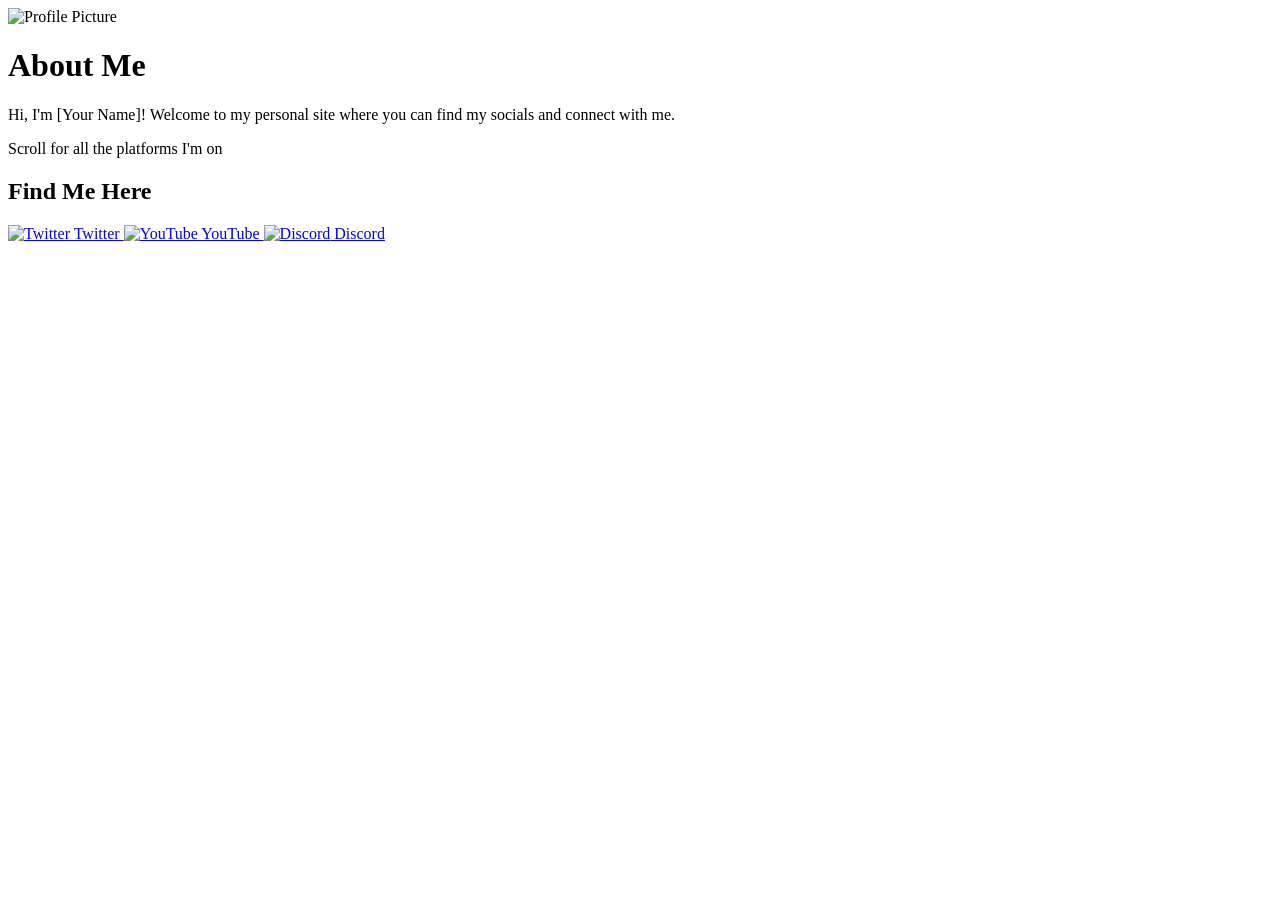
==== commit 79eea007: "Create index.html" ====
--- a/index.html
+++ b/index.html
@@ -1,24 +1,40 @@
 <!DOCTYPE html>
-<html lang="en-US" dir="ltr">
-  <head>
-    <meta charset="utf-8">
-    <meta name="viewport" content="width=device-width,initial-scale=1">
-    <title>Sawruinous' Website</title>
-    <meta name="description" content="A site to find all my other sites.">
-    <meta name="generator" content="VitePress v1.1.4">
-    <link rel="preload stylesheet" href="/assets/style.zKLn2_RV.css" as="style">
+<html lang="en">
+<head>
+    <meta charset="UTF-8">
+    <meta name="viewport" content="width=device-width, initial-scale=1.0">
+    <title>My Socials</title>
+    <link rel="stylesheet" href="styles.css">
+</head>
+<body>
+    <div class="about-box">
+        <img src="profile.jpg" alt="Profile Picture" class="profile-pic">
+        <h1>About Me</h1>
+        <p>Hi, I'm [Your Name]! Welcome to my personal site where you can find my socials and connect with me.</p>
+    </div>
     
-    <script type="module" src="/assets/app.eqTEO65k.js"></script>
-    <link rel="preload" href="/assets/inter-roman-latin.Di8DUHzh.woff2" as="font" type="font/woff2" crossorigin="">
-    <link rel="modulepreload" href="/assets/chunks/theme.DtVdzbTn.js">
-    <link rel="modulepreload" href="/assets/chunks/framework.biRBrEtS.js">
-    <link rel="modulepreload" href="/assets/index.md.DW45EBm9.lean.js">
-    <script id="check-dark-mode">(()=>{const e=localStorage.getItem("vitepress-theme-appearance")||"auto",a=window.matchMedia("(prefers-color-scheme: dark)").matches;(!e||e==="auto"?a:e==="dark")&&document.documentElement.classList.add("dark")})();</script>
-    <script id="check-mac-os">document.documentElement.classList.toggle("mac",/Mac|iPhone|iPod|iPad/i.test(navigator.platform));</script>
-  </head>
-  <body>
-    <div id="app"><div class="Layout" data-v-5d98c3a5><!--[--><!--]--><!--[--><span tabindex="-1" data-v-0f60ec36></span><a href="#VPContent" class="VPSkipLink visually-hidden" data-v-0f60ec36> Skip to content </a><!--]--><!----><header class="VPNav" data-v-5d98c3a5 data-v-ae24b3ad><div class="VPNavBar home top" data-v-ae24b3ad data-v-ccf7ddec><div class="wrapper" data-v-ccf7ddec><div class="container" data-v-ccf7ddec><div class="title" data-v-ccf7ddec><div class="VPNavBarTitle" data-v-ccf7ddec data-v-ab179fa1><a class="title" href="/" data-v-ab179fa1><!--[--><!--]--><!----><span data-v-ab179fa1>Sawruinous&#39; Website</span><!--[--><!--]--></a></div></div><div class="content" data-v-ccf7ddec><div class="content-body" data-v-ccf7ddec><!--[--><!--]--><div class="VPNavBarSearch search" data-v-ccf7ddec><!----></div><nav aria-labelledby="main-nav-aria-label" class="VPNavBarMenu menu" data-v-ccf7ddec data-v-7f418b0f><span id="main-nav-aria-label" class="visually-hidden" data-v-7f418b0f>Main Navigation</span><!--[--><!--]--></nav><!----><div class="VPNavBarAppearance appearance" data-v-ccf7ddec data-v-e6aabb21><button class="VPSwitch VPSwitchAppearance" type="button" role="switch" title="Switch to dark theme" aria-checked="false" data-v-e6aabb21 data-v-d1f28634 data-v-1d5665e3><span class="check" data-v-1d5665e3><span class="icon" data-v-1d5665e3><!--[--><span class="vpi-sun sun" data-v-d1f28634></span><span class="vpi-moon moon" data-v-d1f28634></span><!--]--></span></span></button></div><div class="VPSocialLinks VPNavBarSocialLinks social-links" data-v-ccf7ddec data-v-0394ad82 data-v-7bc22406><!--[--><a class="VPSocialLink no-icon" href="https://github.com/vuejs/vitepress" aria-label="github" target="_blank" rel="noopener" data-v-7bc22406 data-v-eee4e7cb><span class="vpi-social-github" /></a><!--]--></div><div class="VPFlyout VPNavBarExtra extra" data-v-ccf7ddec data-v-d0bd9dde data-v-b6c34ac9><button type="button" class="button" aria-haspopup="true" aria-expanded="false" aria-label="extra navigation" data-v-b6c34ac9><span class="vpi-more-horizontal icon" data-v-b6c34ac9></span></button><div class="menu" data-v-b6c34ac9><div class="VPMenu" data-v-b6c34ac9 data-v-e7ea1737><!----><!--[--><!--[--><!----><div class="group" data-v-d0bd9dde><div class="item appearance" data-v-d0bd9dde><p class="label" data-v-d0bd9dde>Appearance</p><div class="appearance-action" data-v-d0bd9dde><button class="VPSwitch VPSwitchAppearance" type="button" role="switch" title="Switch to dark theme" aria-checked="false" data-v-d0bd9dde data-v-d1f28634 data-v-1d5665e3><span class="check" data-v-1d5665e3><span class="icon" data-v-1d5665e3><!--[--><span class="vpi-sun sun" data-v-d1f28634></span><span class="vpi-moon moon" data-v-d1f28634></span><!--]--></span></span></button></div></div></div><div class="group" data-v-d0bd9dde><div class="item social-links" data-v-d0bd9dde><div class="VPSocialLinks social-links-list" data-v-d0bd9dde data-v-7bc22406><!--[--><a class="VPSocialLink no-icon" href="https://github.com/vuejs/vitepress" aria-label="github" target="_blank" rel="noopener" data-v-7bc22406 data-v-eee4e7cb><span class="vpi-social-github" /></a><!--]--></div></div></div><!--]--><!--]--></div></div></div><!--[--><!--]--><button type="button" class="VPNavBarHamburger hamburger" aria-label="mobile navigation" aria-expanded="false" aria-controls="VPNavScreen" data-v-ccf7ddec data-v-e5dd9c1c><span class="container" data-v-e5dd9c1c><span class="top" data-v-e5dd9c1c></span><span class="middle" data-v-e5dd9c1c></span><span class="bottom" data-v-e5dd9c1c></span></span></button></div></div></div></div><div class="divider" data-v-ccf7ddec><div class="divider-line" data-v-ccf7ddec></div></div></div><!----></header><!----><!----><div class="VPContent is-home" id="VPContent" data-v-5d98c3a5 data-v-1428d186><div class="VPHome" data-v-1428d186 data-v-686f80a6><!--[--><!--]--><div class="VPHero VPHomeHero" data-v-686f80a6 data-v-303bb580><div class="container" data-v-303bb580><div class="main" data-v-303bb580><!--[--><!--]--><!--[--><h1 class="name" data-v-303bb580><span class="clip" data-v-303bb580>Sawruinous' Website</span></h1><p class="text" data-v-303bb580>A site to find all my other sites.</p><!----><!--]--><!--[--><!--]--><!----><!--[--><!--]--></div><!----></div></div><!--[--><!--]--><!--[--><!--]--><div class="VPFeatures VPHomeFeatures" data-v-686f80a6 data-v-a6181336><div class="container" data-v-a6181336><div class="items" data-v-a6181336><!--[--><div class="grid-3 item" data-v-a6181336><div class="VPLink no-icon VPFeature" data-v-a6181336 data-v-a3976bdc><!--[--><article class="box" data-v-a3976bdc><!----><h2 class="title" data-v-a3976bdc>My Server</h2><p class="details" data-v-a3976bdc>This server, when online, is used for a million different things. Heart of my sites. Usually just hosting minecraft, tho.</p><!----></article><!--]--></div></div><div class="grid-3 item" data-v-a6181336><div class="VPLink no-icon VPFeature" data-v-a6181336 data-v-a3976bdc><!--[--><article class="box" data-v-a3976bdc><!----><h2 class="title" data-v-a3976bdc>Coming soon!</h2><p class="details" data-v-a3976bdc>Coming soon!</p><!----></article><!--]--></div></div><div class="grid-3 item" data-v-a6181336><a class="VPLink link vp-external-link-icon no-icon VPFeature" href="https://www.youtube.com/watch?v=dQw4w9WgXcQ" target="_blank" rel="noreferrer" data-v-a6181336 data-v-a3976bdc><!--[--><article class="box" data-v-a3976bdc><!----><h2 class="title" data-v-a3976bdc>The best cheesecake recipe</h2><p class="details" data-v-a3976bdc>It's sweet!</p><!----></article><!--]--></a></div><!--]--></div></div></div><!--[--><!--]--><div class="vp-doc container" style="--vp-offset:calc(50% - Infinitypx);" data-v-686f80a6 data-v-82d4af08><!--[--><div style="position:relative;" data-v-686f80a6><div></div></div><!--]--></div></div></div><!----><!--[--><!--]--></div></div>
-    <script>window.__VP_HASH_MAP__=JSON.parse("{\"api-examples.md\":\"BmqkderG\",\"index.md\":\"DW45EBm9\",\"documentation.md\":\"BHzLIa7g\"}");window.__VP_SITE_DATA__=JSON.parse("{\"lang\":\"en-US\",\"dir\":\"ltr\",\"title\":\"Sawruinous' Website\",\"description\":\"A site to find all my other sites.\",\"base\":\"/\",\"head\":[],\"router\":{\"prefetchLinks\":true},\"appearance\":true,\"themeConfig\":{\"nav\":[],\"sidebar\":[{\"text\":\"Examples\",\"items\":[{\"text\":\"Markdown Examples\",\"link\":\"/markdown-examples\"},{\"text\":\"Runtime API Examples\",\"link\":\"/api-examples\"}]}],\"socialLinks\":[{\"icon\":\"github\",\"link\":\"https://github.com/vuejs/vitepress\"}]},\"locales\":{},\"scrollOffset\":134,\"cleanUrls\":false}");</script>
+    <div id="scroll-indicator" class="scroll-indicator">
+        <p>Scroll for all the platforms I'm on</p>
+        <div class="arrow"></div>
+    </div>
     
-  </body>
-</html>+    <div class="social-section">
+        <div class="social-box" id="social-box">
+            <h2>Find Me Here</h2>
+            <div class="social-links">
+                <a href="https://twitter.com/YOUR_USERNAME" target="_blank">
+                    <img src="icons/twitter.png" alt="Twitter" class="icon"> Twitter
+                </a>
+                <a href="https://www.youtube.com/c/YOUR_CHANNEL" target="_blank">
+                    <img src="icons/youtube.png" alt="YouTube" class="icon"> YouTube
+                </a>
+                <a href="https://discord.gg/YOUR_INVITE" target="_blank">
+                    <img src="icons/discord.png" alt="Discord" class="icon"> Discord
+                </a>
+            </div>
+        </div>
+    </div>
+    
+    <script src="script.js"></script>
+</body>
+</html>
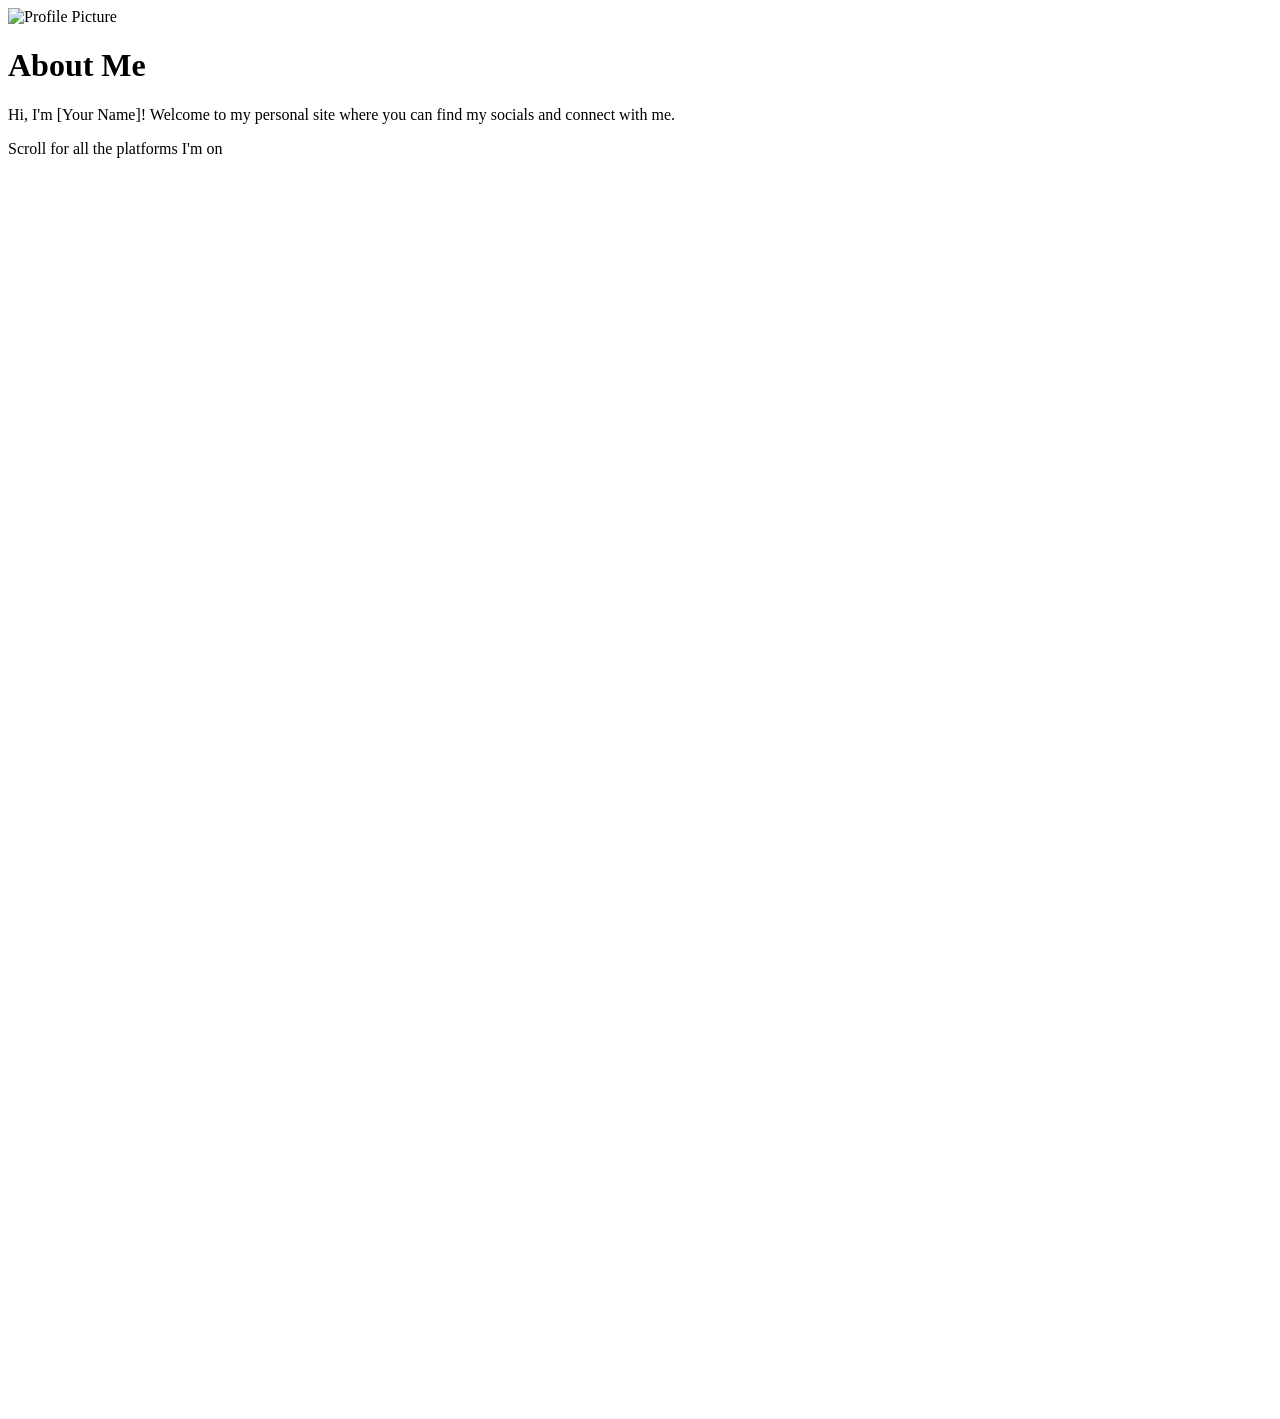
==== commit 479855cf: "Update index.html" ====
--- a/index.html
+++ b/index.html
@@ -35,6 +35,20 @@
         </div>
     </div>
     
-    <script src="script.js"></script>
+    <script>
+        document.addEventListener("DOMContentLoaded", function () {
+            let socialBox = document.getElementById("social-box");
+            let scrollIndicator = document.getElementById("scroll-indicator");
+            
+            document.addEventListener("scroll", function () {
+                let rect = socialBox.getBoundingClientRect();
+                if (rect.top < window.innerHeight * 0.7) {
+                    socialBox.style.opacity = "1";
+                    socialBox.style.transform = "translateY(-10px)";
+                    scrollIndicator.style.opacity = "0"; // Hide scroll indicator
+                }
+            });
+        });
+    </script>
 </body>
 </html>
--- a/styles.css
+++ b/styles.css
@@ -0,0 +1,52 @@
+.social-section {
+    margin-top: 100vh;
+    padding-top: 40px;
+    display: flex;
+    justify-content: center;
+    width: 100%;
+}
+
+.social-box {
+    background: rgba(255, 255, 255, 0.1);
+    padding: 30px;
+    border-radius: 12px;
+    box-shadow: 0 4px 10px rgba(0, 0, 0, 0.3);
+    backdrop-filter: blur(8px);
+    width: 50%;
+    max-width: 500px;
+    text-align: center;
+    opacity: 0;
+    transform: translateY(50px);
+    transition: opacity 0.6s ease-out, transform 0.6s ease-out;
+}
+
+.social-box:hover {
+    background: rgba(255, 255, 255, 0.2);
+}
+
+.social-links {
+    display: flex;
+    flex-direction: column;
+    gap: 15px;
+}
+
+a {
+    color: #1e90ff;
+    text-decoration: none;
+    display: flex;
+    align-items: center;
+    justify-content: center;
+    gap: 10px;
+    padding: 10px;
+    border-radius: 8px;
+    transition: background 0.3s ease-in-out;
+}
+
+a:hover {
+    background: rgba(255, 255, 255, 0.2);
+}
+
+.icon {
+    width: 32px;
+    height: 32px;
+}
